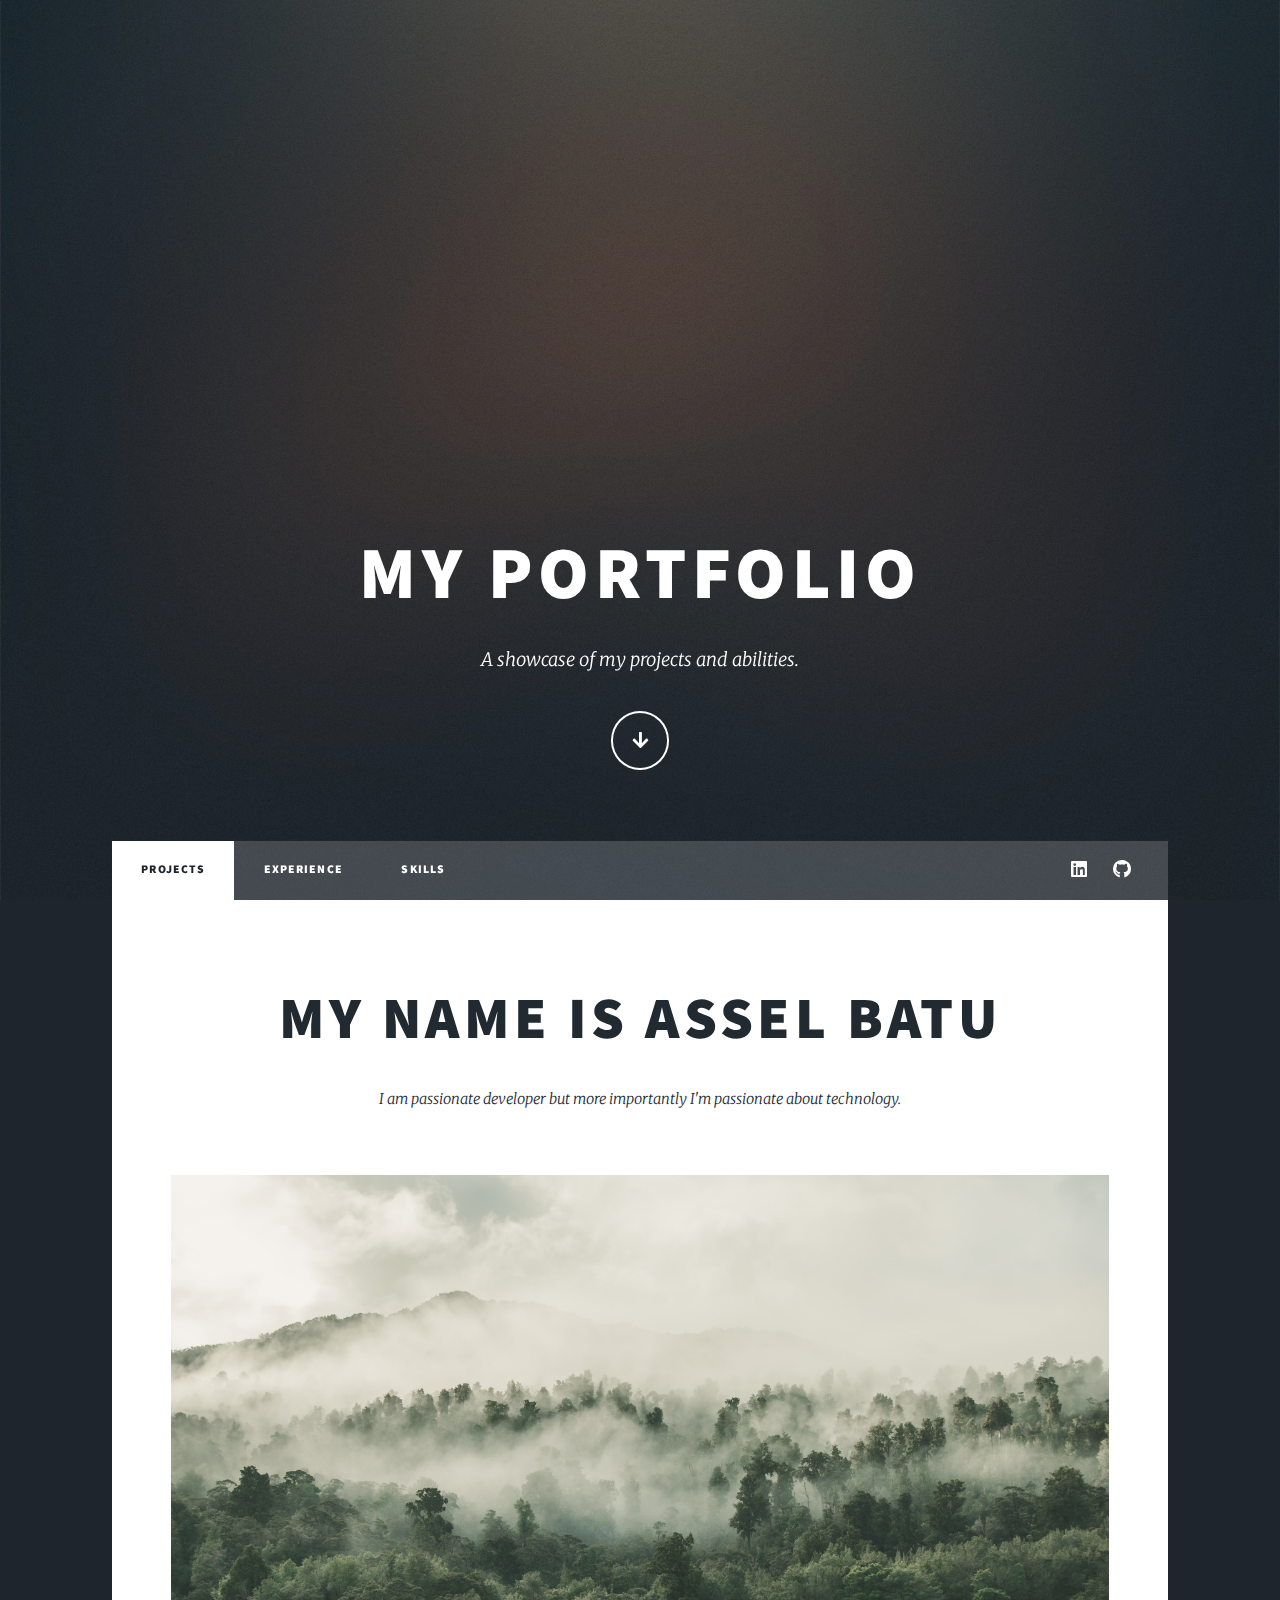
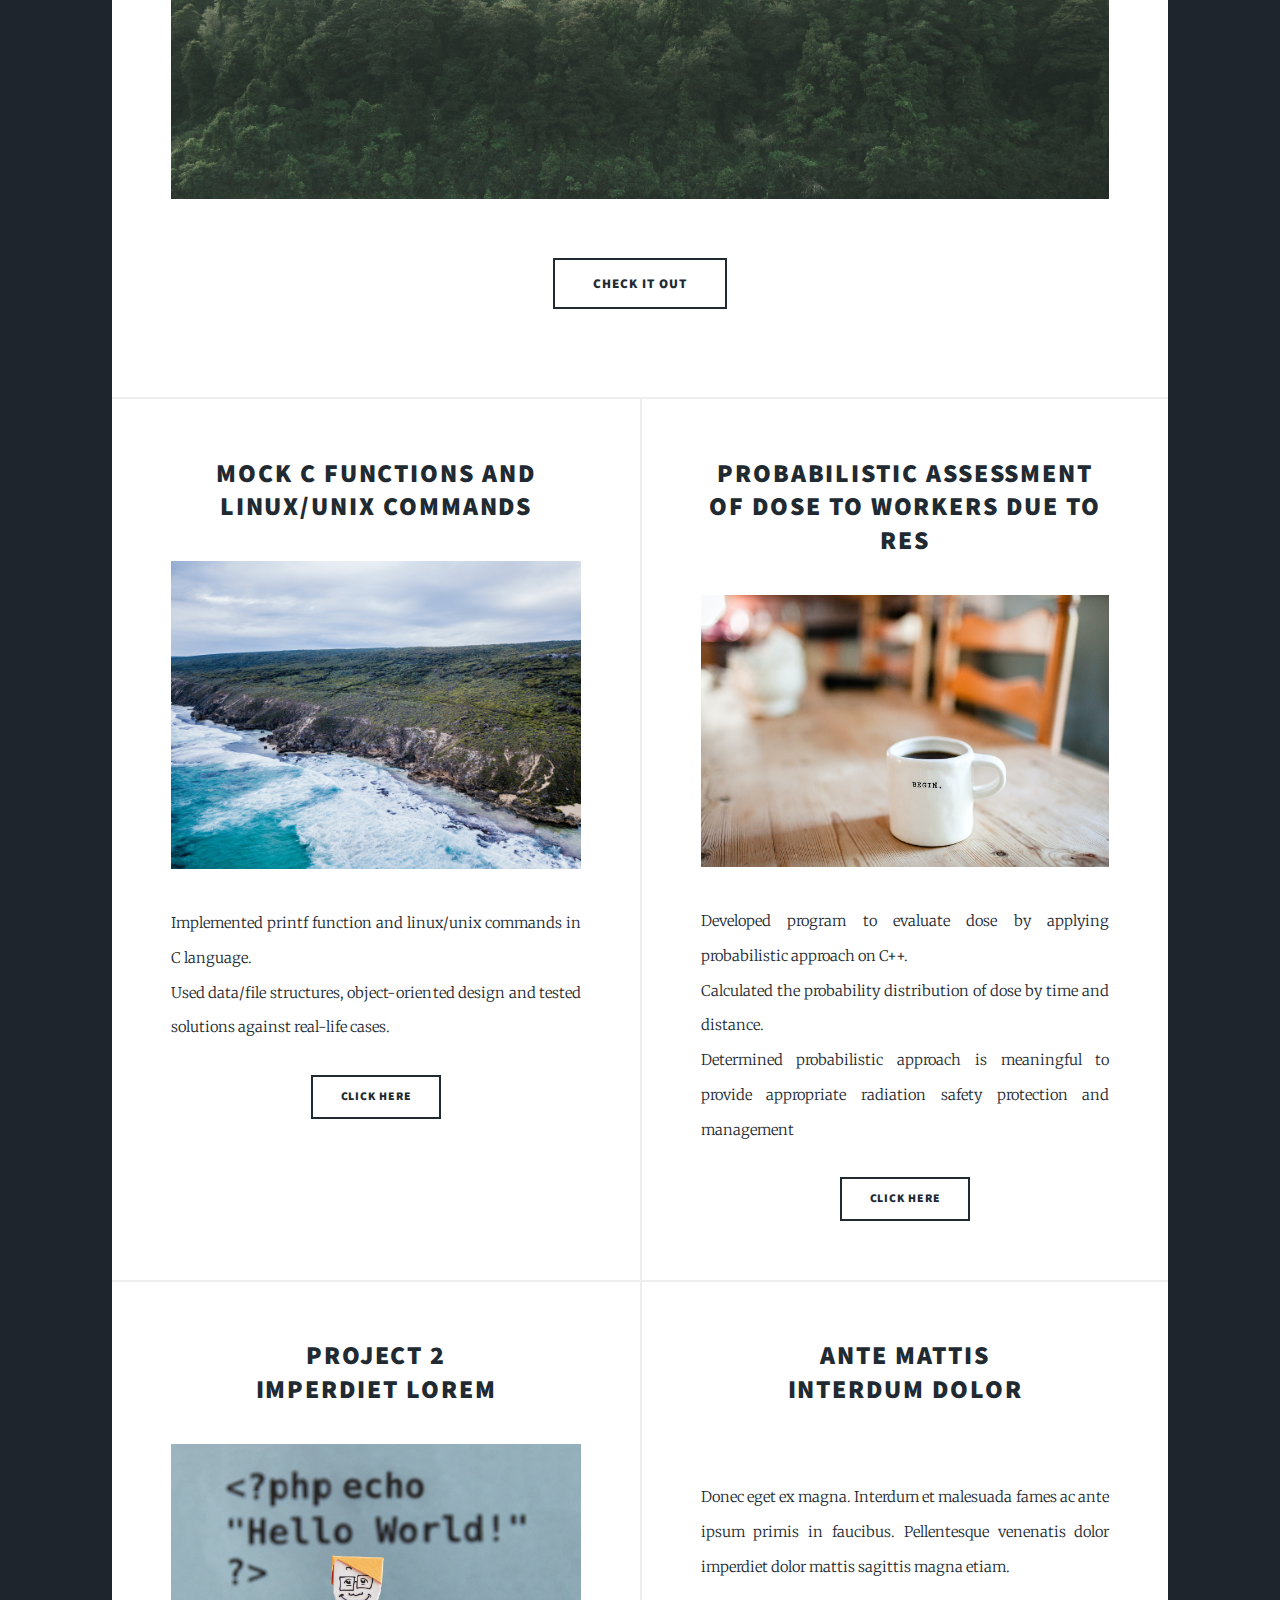
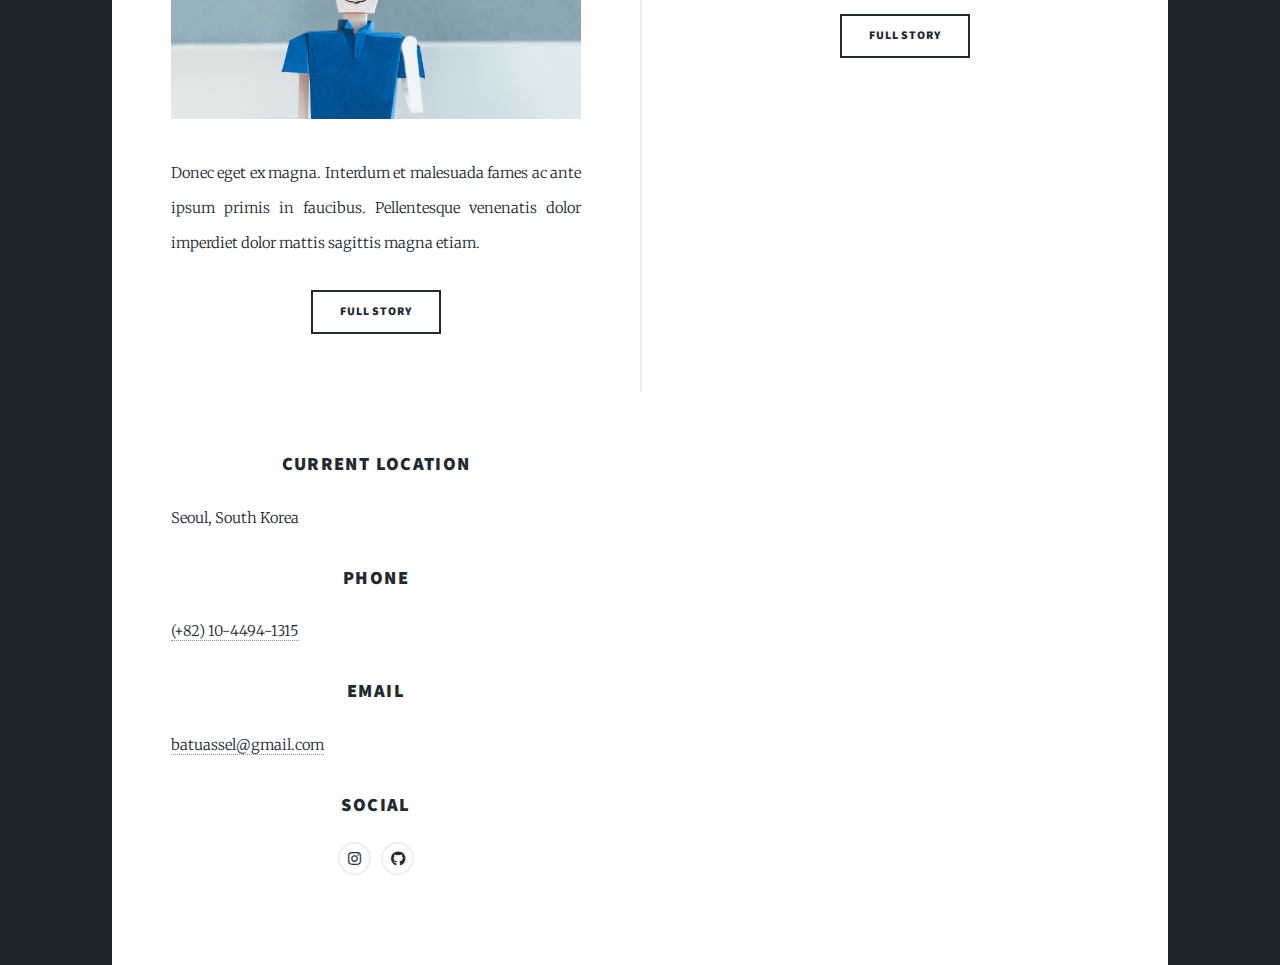
==== index.html @ b2412790 "Update index.html" ====
<!DOCTYPE HTML>
<!--
	Massively by HTML5 UP
	html5up.net | @ajlkn
	Free for personal and commercial use under the CCA 3.0 license (html5up.net/license)
-->
<html>
	<head>
		<title>Assel's Portfolio</title>
		<meta charset="utf-8" />
		<meta name="viewport" content="width=device-width, initial-scale=1, user-scalable=no" />
		<link rel="stylesheet" href="assets/css/main.css" />
		<noscript><link rel="stylesheet" href="assets/css/noscript.css" /></noscript>
	</head>
	<body class="is-preload">

		<!-- Wrapper -->
			<div id="wrapper" class="fade-in">

				<!-- Intro -->
					<div id="intro">
						<h1>My Portfolio</h1>
						<p>A showcase of my projects and abilities.</p>
						<ul class="actions">
							<li><a href="#header" class="button icon solid solo fa-arrow-down scrolly">Continue</a></li>
						</ul>
					</div>

				<!-- Header -->
					<header id="header">
						<a href="index.html" class="logo">Asselina</a>
					</header>

				<!-- Nav -->
					<nav id="nav">
						<ul class="links">
							<li class="active"><a href="index.html">Projects</a></li>
							<li><a href="generic.html">Experience</a></li>
							<li><a href="elements.html">Skills</a></li>
						</ul>
						<ul class="icons">
							<li><a href="#" class="icon brands fa-linkedin"><span class="label">Instagram</span></a></li>
							<li><a href="#" class="icon brands fa-github"><span class="label">GitHub</span></a></li>
						</ul>
					</nav>


				<!-- Main -->
					<div id="main">

						<!-- Featured Post -->
							<article class="post featured">
								<header class="major">
									<h2><a href="#" > My name is Assel Batu </a></h2>
									<p>I am passionate developer but more importantly I'm passionate about technology.</p>
								</header>
								<a href="#" class="image main"><img src="images/tau.jpg" alt="" /></a>
								<ul class="actions special">
									<li><a href="#" class="button large">Check it out</a></li>
								</ul>
							</article>

						<!-- Posts -->
							<section class="posts">
								<article>
									<header>
										<h2><a href="#">Mock C functions and Linux/Unix commands</a></h2>
									</header>
									<a href="#" class="image fit"><img src="images/josh.jpg" alt="" /></a>
									<p>Implemented printf function and linux/unix commands in C language. <br>Used data/file structures, object-oriented design and tested solutions against real-life cases.</p>
									<ul class="actions special">
										<li><a href="https://github.com/asselina94/QWANT--C" class="button">Click Here</a></li>
									</ul>
								</article>
								<article>
									<header>
										<h2><a href="#">Probabilistic Assessment of Dose to Workers due to RES</a></h2>
									</header>
									<a href="#" class="image fit"><img src="images/dan.jpg" alt="" /></a>
									<p>Developed program to evaluate dose by applying probabilistic approach on C++. <br>Calculated the probability distribution of dose by time and distance. <br>Determined probabilistic approach is meaningful to provide appropriate radiation safety protection and management</p>
									<ul class="actions special">
										<li><a href="https://github.com/asselina94/Probabilistic-Assessment-of-Dose-to-Workers-due-to-RES" class="button">Click Here</a></li>
									</ul>
								</article>
								<article>
									<header>
										<h2><a href="#">Project 2<br />
										imperdiet lorem</a></h2>
									</header>
									<a href="#" class="image fit"><img src="images/kobu.jpg" alt="" /></a>
									<p>Donec eget ex magna. Interdum et malesuada fames ac ante ipsum primis in faucibus. Pellentesque venenatis dolor imperdiet dolor mattis sagittis magna etiam.</p>
									<ul class="actions special">
										<li><a href="#" class="button">Full Story</a></li>
									</ul>
								</article>
								<article>
									<header>
										<h2><a href="#">Ante mattis<br />
										interdum dolor</a></h2>
									</header>
									<a href="#" class="image fit"><img src="images/hans.jpg" alt="" /></a>
									<p>Donec eget ex magna. Interdum et malesuada fames ac ante ipsum primis in faucibus. Pellentesque venenatis dolor imperdiet dolor mattis sagittis magna etiam.</p>
									<ul class="actions special">
										<li><a href="#" class="button">Full Story</a></li>
									</ul>
								</article>
								
						<section class="split contact">
							<section class="alt">
								<h3>Current Location</h3>
								<p>Seoul, South Korea</p>
							
								<h3>Phone</h3>
								<p><a href="#">(+82) 10-4494-1315</a></p>
							
								<h3>Email</h3>
								<p><a href="#">batuassel@gmail.com</a></p>
							
								<h3>Social</h3>
								<ul class="icons alt">
									<li><a href="#" class="icon brands alt fa-instagram"><span class="label">Instagram</span></a></li>
									<li><a href="#" class="icon brands alt fa-github"><span class="label">GitHub</span></a></li>
								</ul>
							</section>
						</section>
					</footer>

				

			</div>

		<!-- Scripts -->
			<script src="assets/js/jquery.min.js"></script>
			<script src="assets/js/jquery.scrollex.min.js"></script>
			<script src="assets/js/jquery.scrolly.min.js"></script>
			<script src="assets/js/browser.min.js"></script>
			<script src="assets/js/breakpoints.min.js"></script>
			<script src="assets/js/util.js"></script>
			<script src="assets/js/main.js"></script>

	</body>
</html>
---- assets/css/main.css ----
@import url(fontawesome-all.min.css);
@import url("https://fonts.googleapis.com/css?family=Merriweather:300,700,300italic,700italic|Source+Sans+Pro:900");

/*
	Massively by HTML5 UP
	html5up.net | @ajlkn
	Free for personal and commercial use under the CCA 3.0 license (html5up.net/license)
*/

html, body, div, span, applet, object,
iframe, h1, h2, h3, h4, h5, h6, p, blockquote,
pre, a, abbr, acronym, address, big, cite,
code, del, dfn, em, img, ins, kbd, q, s, samp,
small, strike, strong, sub, sup, tt, var, b,
u, i, center, dl, dt, dd, ol, ul, li, fieldset,
form, label, legend, table, caption, tbody,
tfoot, thead, tr, th, td, article, aside,
canvas, details, embed, figure, figcaption,
footer, header, hgroup, menu, nav, output, ruby,
section, summary, time, mark, audio, video {
	margin: 0;
	padding: 0;
	border: 0;
	font-size: 100%;
	font: inherit;
	vertical-align: baseline;}

article, aside, details, figcaption, figure,
footer, header, hgroup, menu, nav, section {
	display: block;}

body {
	line-height: 1;
}

ol, ul {
	list-style: none;
}

blockquote, q {
	quotes: none;
}

	blockquote:before, blockquote:after, q:before, q:after {
		content: '';
		content: none;
	}

table {
	border-collapse: collapse;
	border-spacing: 0;
}

body {
	-webkit-text-size-adjust: none;
}

mark {
	background-color: transparent;
	color: inherit;
}

input::-moz-focus-inner {
	border: 0;
	padding: 0;
}

input, select, textarea {
	-moz-appearance: none;
	-webkit-appearance: none;
	-ms-appearance: none;
	appearance: none;
}

/* Basic */

	@-ms-viewport {
		width: device-width;
	}

	body {
		-ms-overflow-style: scrollbar;
	}

	@media screen and (max-width: 480px) {

		html, body {
			min-width: 320px;
		}

	}

	html {
		box-sizing: border-box;
	}

	*, *:before, *:after {
		box-sizing: inherit;
	}

	body {
		background-color: #1e252d;
	}

		body.is-preload *, body.is-preload *:before, body.is-preload *:after {
			-moz-animation: none !important;
			-webkit-animation: none !important;
			-ms-animation: none !important;
			animation: none !important;
			-moz-transition: none !important;
			-webkit-transition: none !important;
			-ms-transition: none !important;
			transition: none !important;
		}

/* Type */

	html {
		font-size: 16pt;
	}

		@media screen and (max-width: 1680px) {

			html {
				font-size: 12pt;
			}

		}

		@media screen and (max-width: 1280px) {

			html {
				font-size: 11pt;
			}

		}

		@media screen and (max-width: 360px) {

			html {
				font-size: 10pt;
			}

		}

	body {
		color: #212931;
	}

	body, input, select, textarea {
		font-family: "Merriweather", Georgia, serif;
		font-weight: 300;
		font-size: 1rem;
		line-height: 2.375;
	}

	a {
		-moz-transition: color 0.2s ease-in-out, background-color 0.2s ease-in-out, border-color 0.2s ease-in-out, box-shadow 0.2s ease-in-out;
		-webkit-transition: color 0.2s ease-in-out, background-color 0.2s ease-in-out, border-color 0.2s ease-in-out, box-shadow 0.2s ease-in-out;
		-ms-transition: color 0.2s ease-in-out, background-color 0.2s ease-in-out, border-color 0.2s ease-in-out, box-shadow 0.2s ease-in-out;
		transition: color 0.2s ease-in-out, background-color 0.2s ease-in-out, border-color 0.2s ease-in-out, box-shadow 0.2s ease-in-out;
		border-bottom: dotted 1px;
		text-decoration: none;
	}

		a:hover {
			border-bottom-color: transparent;
		}

	strong, b {
		font-weight: 600;
	}

	em, i {
		font-style: italic;
	}

	p {
		text-align: justify;
		margin: 0 0 2rem 0;
	}

	h1, h2, h3, h4, h5, h6 {
		font-family: "Source Sans Pro", Helvetica, sans-serif;
		font-weight: 900;
		line-height: 1.5;
		letter-spacing: 0.075em;
		text-transform: uppercase;
		margin: 0 0 1rem 0;
	}

		h1 a, h2 a, h3 a, h4 a, h5 a, h6 a {
			border-bottom: 0;
			color: inherit;
			text-decoration: none;
		}

	h1 {
		font-size: 4rem;
		line-height: 1.1;
		margin: 0 0 2rem 0;
	}

	h2 {
		font-size: 1.75rem;
		line-height: 1.3;
		margin: 0 0 1.5rem 0;
	}

	h3 {
		font-size: 1.25rem;
		margin: 0 0 1.5rem 0;
	}

	h4 {
		font-size: 1rem;
	}

	h5 {
		font-size: 0.9rem;
	}

	h6 {
		font-size: 0.8rem;
	}

	sub {
		font-size: 0.8rem;
		position: relative;
		top: 0.5rem;
	}

	sup {
		font-size: 0.8rem;
		position: relative;
		top: -0.5rem;
	}

	blockquote {
		border-left: solid 4px;
		font-style: italic;
		margin: 0 0 2rem 0;
		padding: 0.5rem 0 0.5rem 2rem;
	}

	code {
		border: solid 2px;
		font-family: "Courier New", monospace;
		font-size: 0.9rem;
		margin: 0 0.25rem;
		padding: 0.25rem 0.65rem;
	}

	pre {
		-webkit-overflow-scrolling: touch;
		font-family: "Courier New", monospace;
		font-size: 0.9rem;
		margin: 0 0 2rem 0;
	}

		pre code {
			display: block;
			line-height: 1.75;
			padding: 1rem 1.5rem;
			overflow-x: auto;
		}

	hr {
		border: 0;
		border-bottom: solid 2px;
		margin: 3rem 0;
	}

		hr.major {
			margin: 5rem 0;
		}

	.align-left {
		text-align: left;
	}

	.align-center {
		text-align: center;
	}

	.align-right {
		text-align: right;
	}

	input, select, textarea {
		color: #212931;
	}

	a {
		color: #212931;
		border-bottom-color: rgba(33, 41, 49, 0.5);
	}

		a:hover {
			border-bottom-color: transparent;
			color: #18bfef !important;
		}

	strong, b {
		color: #212931;
	}

	h1, h2, h3, h4, h5, h6 {
		color: #212931;
	}

	blockquote {
		border-left-color: #eeeeee;
	}

	code {
		background: rgba(220, 220, 220, 0.25);
		border-color: #eeeeee;
	}

	hr {
		border-bottom-color: #eeeeee;
	}

/* Row */

	.row {
		display: flex;
		flex-wrap: wrap;
		box-sizing: border-box;
		align-items: stretch;
	}

		.row > * {
			box-sizing: border-box;
		}

		.row.gtr-uniform > * > :last-child {
			margin-bottom: 0;
		}

		.row.aln-left {
			justify-content: flex-start;
		}

		.row.aln-center {
			justify-content: center;
		}

		.row.aln-right {
			justify-content: flex-end;
		}

		.row.aln-top {
			align-items: flex-start;
		}

		.row.aln-middle {
			align-items: center;
		}

		.row.aln-bottom {
			align-items: flex-end;
		}

		.row > .imp {
			order: -1;
		}

		.row > .col-1 {
			width: 8.33333%;
		}

		.row > .off-1 {
			margin-left: 8.33333%;
		}

		.row > .col-2 {
			width: 16.66667%;
		}

		.row > .off-2 {
			margin-left: 16.66667%;
		}

		.row > .col-3 {
			width: 25%;
		}

		.row > .off-3 {
			margin-left: 25%;
		}

		.row > .col-4 {
			width: 33.33333%;
		}

		.row > .off-4 {
			margin-left: 33.33333%;
		}

		.row > .col-5 {
			width: 41.66667%;
		}

		.row > .off-5 {
			margin-left: 41.66667%;
		}

		.row > .col-6 {
			width: 50%;
		}

		.row > .off-6 {
			margin-left: 50%;
		}

		.row > .col-7 {
			width: 58.33333%;
		}

		.row > .off-7 {
			margin-left: 58.33333%;
		}

		.row > .col-8 {
			width: 66.66667%;
		}

		.row > .off-8 {
			margin-left: 66.66667%;
		}

		.row > .col-9 {
			width: 75%;
		}

		.row > .off-9 {
			margin-left: 75%;
		}

		.row > .col-10 {
			width: 83.33333%;
		}

		.row > .off-10 {
			margin-left: 83.33333%;
		}

		.row > .col-11 {
			width: 91.66667%;
		}

		.row > .off-11 {
			margin-left: 91.66667%;
		}

		.row > .col-12 {
			width: 100%;
		}

		.row > .off-12 {
			margin-left: 100%;
		}

		.row.gtr-0 {
			margin-top: 0;
			margin-left: 0rem;
		}

			.row.gtr-0 > * {
				padding: 0 0 0 0rem;
			}

			.row.gtr-0.gtr-uniform {
				margin-top: 0rem;
			}

				.row.gtr-0.gtr-uniform > * {
					padding-top: 0rem;
				}

		.row.gtr-25 {
			margin-top: 0;
			margin-left: -0.375rem;
		}

			.row.gtr-25 > * {
				padding: 0 0 0 0.375rem;
			}

			.row.gtr-25.gtr-uniform {
				margin-top: -0.375rem;
			}

				.row.gtr-25.gtr-uniform > * {
					padding-top: 0.375rem;
				}

		.row.gtr-50 {
			margin-top: 0;
			margin-left: -0.75rem;
		}

			.row.gtr-50 > * {
				padding: 0 0 0 0.75rem;
			}

			.row.gtr-50.gtr-uniform {
				margin-top: -0.75rem;
			}

				.row.gtr-50.gtr-uniform > * {
					padding-top: 0.75rem;
				}

		.row {
			margin-top: 0;
			margin-left: -1.5rem;
		}

			.row > * {
				padding: 0 0 0 1.5rem;
			}

			.row.gtr-uniform {
				margin-top: -1.5rem;
			}

				.row.gtr-uniform > * {
					padding-top: 1.5rem;
				}

		.row.gtr-150 {
			margin-top: 0;
			margin-left: -2.25rem;
		}

			.row.gtr-150 > * {
				padding: 0 0 0 2.25rem;
			}

			.row.gtr-150.gtr-uniform {
				margin-top: -2.25rem;
			}

				.row.gtr-150.gtr-uniform > * {
					padding-top: 2.25rem;
				}

		.row.gtr-200 {
			margin-top: 0;
			margin-left: -3rem;
		}

			.row.gtr-200 > * {
				padding: 0 0 0 3rem;
			}

			.row.gtr-200.gtr-uniform {
				margin-top: -3rem;
			}

				.row.gtr-200.gtr-uniform > * {
					padding-top: 3rem;
				}

		@media screen and (max-width: 1680px) {

			.row {
				display: flex;
				flex-wrap: wrap;
				box-sizing: border-box;
				align-items: stretch;
			}

				.row > * {
					box-sizing: border-box;
				}

				.row.gtr-uniform > * > :last-child {
					margin-bottom: 0;
				}

				.row.aln-left {
					justify-content: flex-start;
				}

				.row.aln-center {
					justify-content: center;
				}

				.row.aln-right {
					justify-content: flex-end;
				}

				.row.aln-top {
					align-items: flex-start;
				}

				.row.aln-middle {
					align-items: center;
				}

				.row.aln-bottom {
					align-items: flex-end;
				}

				.row > .imp-xlarge {
					order: -1;
				}

				.row > .col-1-xlarge {
					width: 8.33333%;
				}

				.row > .off-1-xlarge {
					margin-left: 8.33333%;
				}

				.row > .col-2-xlarge {
					width: 16.66667%;
				}

				.row > .off-2-xlarge {
					margin-left: 16.66667%;
				}

				.row > .col-3-xlarge {
					width: 25%;
				}

				.row > .off-3-xlarge {
					margin-left: 25%;
				}

				.row > .col-4-xlarge {
					width: 33.33333%;
				}

				.row > .off-4-xlarge {
					margin-left: 33.33333%;
				}

				.row > .col-5-xlarge {
					width: 41.66667%;
				}

				.row > .off-5-xlarge {
					margin-left: 41.66667%;
				}

				.row > .col-6-xlarge {
					width: 50%;
				}

				.row > .off-6-xlarge {
					margin-left: 50%;
				}

				.row > .col-7-xlarge {
					width: 58.33333%;
				}

				.row > .off-7-xlarge {
					margin-left: 58.33333%;
				}

				.row > .col-8-xlarge {
					width: 66.66667%;
				}

				.row > .off-8-xlarge {
					margin-left: 66.66667%;
				}

				.row > .col-9-xlarge {
					width: 75%;
				}

				.row > .off-9-xlarge {
					margin-left: 75%;
				}

				.row > .col-10-xlarge {
					width: 83.33333%;
				}

				.row > .off-10-xlarge {
					margin-left: 83.33333%;
				}

				.row > .col-11-xlarge {
					width: 91.66667%;
				}

				.row > .off-11-xlarge {
					margin-left: 91.66667%;
				}

				.row > .col-12-xlarge {
					width: 100%;
				}

				.row > .off-12-xlarge {
					margin-left: 100%;
				}

				.row.gtr-0 {
					margin-top: 0;
					margin-left: 0rem;
				}

					.row.gtr-0 > * {
						padding: 0 0 0 0rem;
					}

					.row.gtr-0.gtr-uniform {
						margin-top: 0rem;
					}

						.row.gtr-0.gtr-uniform > * {
							padding-top: 0rem;
						}

				.row.gtr-25 {
					margin-top: 0;
					margin-left: -0.375rem;
				}

					.row.gtr-25 > * {
						padding: 0 0 0 0.375rem;
					}

					.row.gtr-25.gtr-uniform {
						margin-top: -0.375rem;
					}

						.row.gtr-25.gtr-uniform > * {
							padding-top: 0.375rem;
						}

				.row.gtr-50 {
					margin-top: 0;
					margin-left: -0.75rem;
				}

					.row.gtr-50 > * {
						padding: 0 0 0 0.75rem;
					}

					.row.gtr-50.gtr-uniform {
						margin-top: -0.75rem;
					}

						.row.gtr-50.gtr-uniform > * {
							padding-top: 0.75rem;
						}

				.row {
					margin-top: 0;
					margin-left: -1.5rem;
				}

					.row > * {
						padding: 0 0 0 1.5rem;
					}

					.row.gtr-uniform {
						margin-top: -1.5rem;
					}

						.row.gtr-uniform > * {
							padding-top: 1.5rem;
						}

				.row.gtr-150 {
					margin-top: 0;
					margin-left: -2.25rem;
				}

					.row.gtr-150 > * {
						padding: 0 0 0 2.25rem;
					}

					.row.gtr-150.gtr-uniform {
						margin-top: -2.25rem;
					}

						.row.gtr-150.gtr-uniform > * {
							padding-top: 2.25rem;
						}

				.row.gtr-200 {
					margin-top: 0;
					margin-left: -3rem;
				}

					.row.gtr-200 > * {
						padding: 0 0 0 3rem;
					}

					.row.gtr-200.gtr-uniform {
						margin-top: -3rem;
					}

						.row.gtr-200.gtr-uniform > * {
							padding-top: 3rem;
						}

		}

		@media screen and (max-width: 1280px) {

			.row {
				display: flex;
				flex-wrap: wrap;
				box-sizing: border-box;
				align-items: stretch;
			}

				.row > * {
					box-sizing: border-box;
				}

				.row.gtr-uniform > * > :last-child {
					margin-bottom: 0;
				}

				.row.aln-left {
					justify-content: flex-start;
				}

				.row.aln-center {
					justify-content: center;
				}

				.row.aln-right {
					justify-content: flex-end;
				}

				.row.aln-top {
					align-items: flex-start;
				}

				.row.aln-middle {
					align-items: center;
				}

				.row.aln-bottom {
					align-items: flex-end;
				}

				.row > .imp-large {
					order: -1;
				}

				.row > .col-1-large {
					width: 8.33333%;
				}

				.row > .off-1-large {
					margin-left: 8.33333%;
				}

				.row > .col-2-large {
					width: 16.66667%;
				}

				.row > .off-2-large {
					margin-left: 16.66667%;
				}

				.row > .col-3-large {
					width: 25%;
				}

				.row > .off-3-large {
					margin-left: 25%;
				}

				.row > .col-4-large {
					width: 33.33333%;
				}

				.row > .off-4-large {
					margin-left: 33.33333%;
				}

				.row > .col-5-large {
					width: 41.66667%;
				}

				.row > .off-5-large {
					margin-left: 41.66667%;
				}

				.row > .col-6-large {
					width: 50%;
				}

				.row > .off-6-large {
					margin-left: 50%;
				}

				.row > .col-7-large {
					width: 58.33333%;
				}

				.row > .off-7-large {
					margin-left: 58.33333%;
				}

				.row > .col-8-large {
					width: 66.66667%;
				}

				.row > .off-8-large {
					margin-left: 66.66667%;
				}

				.row > .col-9-large {
					width: 75%;
				}

				.row > .off-9-large {
					margin-left: 75%;
				}

				.row > .col-10-large {
					width: 83.33333%;
				}

				.row > .off-10-large {
					margin-left: 83.33333%;
				}

				.row > .col-11-large {
					width: 91.66667%;
				}

				.row > .off-11-large {
					margin-left: 91.66667%;
				}

				.row > .col-12-large {
					width: 100%;
				}

				.row > .off-12-large {
					margin-left: 100%;
				}

				.row.gtr-0 {
					margin-top: 0;
					margin-left: 0rem;
				}

					.row.gtr-0 > * {
						padding: 0 0 0 0rem;
					}

					.row.gtr-0.gtr-uniform {
						margin-top: 0rem;
					}

						.row.gtr-0.gtr-uniform > * {
							padding-top: 0rem;
						}

				.row.gtr-25 {
					margin-top: 0;
					margin-left: -0.375rem;
				}

					.row.gtr-25 > * {
						padding: 0 0 0 0.375rem;
					}

					.row.gtr-25.gtr-uniform {
						margin-top: -0.375rem;
					}

						.row.gtr-25.gtr-uniform > * {
							padding-top: 0.375rem;
						}

				.row.gtr-50 {
					margin-top: 0;
					margin-left: -0.75rem;
				}

					.row.gtr-50 > * {
						padding: 0 0 0 0.75rem;
					}

					.row.gtr-50.gtr-uniform {
						margin-top: -0.75rem;
					}

						.row.gtr-50.gtr-uniform > * {
							padding-top: 0.75rem;
						}

				.row {
					margin-top: 0;
					margin-left: -1.5rem;
				}

					.row > * {
						padding: 0 0 0 1.5rem;
					}

					.row.gtr-uniform {
						margin-top: -1.5rem;
					}

						.row.gtr-uniform > * {
							padding-top: 1.5rem;
						}

				.row.gtr-150 {
					margin-top: 0;
					margin-left: -2.25rem;
				}

					.row.gtr-150 > * {
						padding: 0 0 0 2.25rem;
					}

					.row.gtr-150.gtr-uniform {
						margin-top: -2.25rem;
					}

						.row.gtr-150.gtr-uniform > * {
							padding-top: 2.25rem;
						}

				.row.gtr-200 {
					margin-top: 0;
					margin-left: -3rem;
				}

					.row.gtr-200 > * {
						padding: 0 0 0 3rem;
					}

					.row.gtr-200.gtr-uniform {
						margin-top: -3rem;
					}

						.row.gtr-200.gtr-uniform > * {
							padding-top: 3rem;
						}

		}

		@media screen and (max-width: 980px) {

			.row {
				display: flex;
				flex-wrap: wrap;
				box-sizing: border-box;
				align-items: stretch;
			}

				.row > * {
					box-sizing: border-box;
				}

				.row.gtr-uniform > * > :last-child {
					margin-bottom: 0;
				}

				.row.aln-left {
					justify-content: flex-start;
				}

				.row.aln-center {
					justify-content: center;
				}

				.row.aln-right {
					justify-content: flex-end;
				}

				.row.aln-top {
					align-items: flex-start;
				}

				.row.aln-middle {
					align-items: center;
				}

				.row.aln-bottom {
					align-items: flex-end;
				}

				.row > .imp-medium {
					order: -1;
				}

				.row > .col-1-medium {
					width: 8.33333%;
				}

				.row > .off-1-medium {
					margin-left: 8.33333%;
				}

				.row > .col-2-medium {
					width: 16.66667%;
				}

				.row > .off-2-medium {
					margin-left: 16.66667%;
				}

				.row > .col-3-medium {
					width: 25%;
				}

				.row > .off-3-medium {
					margin-left: 25%;
				}

				.row > .col-4-medium {
					width: 33.33333%;
				}

				.row > .off-4-medium {
					margin-left: 33.33333%;
				}

				.row > .col-5-medium {
					width: 41.66667%;
				}

				.row > .off-5-medium {
					margin-left: 41.66667%;
				}

				.row > .col-6-medium {
					width: 50%;
				}

				.row > .off-6-medium {
					margin-left: 50%;
				}

				.row > .col-7-medium {
					width: 58.33333%;
				}

				.row > .off-7-medium {
					margin-left: 58.33333%;
				}

				.row > .col-8-medium {
					width: 66.66667%;
				}

				.row > .off-8-medium {
					margin-left: 66.66667%;
				}

				.row > .col-9-medium {
					width: 75%;
				}

				.row > .off-9-medium {
					margin-left: 75%;
				}

				.row > .col-10-medium {
					width: 83.33333%;
				}

				.row > .off-10-medium {
					margin-left: 83.33333%;
				}

				.row > .col-11-medium {
					width: 91.66667%;
				}

				.row > .off-11-medium {
					margin-left: 91.66667%;
				}

				.row > .col-12-medium {
					width: 100%;
				}

				.row > .off-12-medium {
					margin-left: 100%;
				}

				.row.gtr-0 {
					margin-top: 0;
					margin-left: 0rem;
				}

					.row.gtr-0 > * {
						padding: 0 0 0 0rem;
					}

					.row.gtr-0.gtr-uniform {
						margin-top: 0rem;
					}

						.row.gtr-0.gtr-uniform > * {
							padding-top: 0rem;
						}

				.row.gtr-25 {
					margin-top: 0;
					margin-left: -0.375rem;
				}

					.row.gtr-25 > * {
						padding: 0 0 0 0.375rem;
					}

					.row.gtr-25.gtr-uniform {
						margin-top: -0.375rem;
					}

						.row.gtr-25.gtr-uniform > * {
							padding-top: 0.375rem;
						}

				.row.gtr-50 {
					margin-top: 0;
					margin-left: -0.75rem;
				}

					.row.gtr-50 > * {
						padding: 0 0 0 0.75rem;
					}

					.row.gtr-50.gtr-uniform {
						margin-top: -0.75rem;
					}

						.row.gtr-50.gtr-uniform > * {
							padding-top: 0.75rem;
						}

				.row {
					margin-top: 0;
					margin-left: -1.5rem;
				}

					.row > * {
						padding: 0 0 0 1.5rem;
					}

					.row.gtr-uniform {
						margin-top: -1.5rem;
					}

						.row.gtr-uniform > * {
							padding-top: 1.5rem;
						}

				.row.gtr-150 {
					margin-top: 0;
					margin-left: -2.25rem;
				}

					.row.gtr-150 > * {
						padding: 0 0 0 2.25rem;
					}

					.row.gtr-150.gtr-uniform {
						margin-top: -2.25rem;
					}

						.row.gtr-150.gtr-uniform > * {
							padding-top: 2.25rem;
						}

				.row.gtr-200 {
					margin-top: 0;
					margin-left: -3rem;
				}

					.row.gtr-200 > * {
						padding: 0 0 0 3rem;
					}

					.row.gtr-200.gtr-uniform {
						margin-top: -3rem;
					}

						.row.gtr-200.gtr-uniform > * {
							padding-top: 3rem;
						}

		}

		@media screen and (max-width: 736px) {

			.row {
				display: flex;
				flex-wrap: wrap;
				box-sizing: border-box;
				align-items: stretch;
			}

				.row > * {
					box-sizing: border-box;
				}

				.row.gtr-uniform > * > :last-child {
					margin-bottom: 0;
				}

				.row.aln-left {
					justify-content: flex-start;
				}

				.row.aln-center {
					justify-content: center;
				}

				.row.aln-right {
					justify-content: flex-end;
				}

				.row.aln-top {
					align-items: flex-start;
				}

				.row.aln-middle {
					align-items: center;
				}

				.row.aln-bottom {
					align-items: flex-end;
				}

				.row > .imp-small {
					order: -1;
				}

				.row > .col-1-small {
					width: 8.33333%;
				}

				.row > .off-1-small {
					margin-left: 8.33333%;
				}

				.row > .col-2-small {
					width: 16.66667%;
				}

				.row > .off-2-small {
					margin-left: 16.66667%;
				}

				.row > .col-3-small {
					width: 25%;
				}

				.row > .off-3-small {
					margin-left: 25%;
				}

				.row > .col-4-small {
					width: 33.33333%;
				}

				.row > .off-4-small {
					margin-left: 33.33333%;
				}

				.row > .col-5-small {
					width: 41.66667%;
				}

				.row > .off-5-small {
					margin-left: 41.66667%;
				}

				.row > .col-6-small {
					width: 50%;
				}

				.row > .off-6-small {
					margin-left: 50%;
				}

				.row > .col-7-small {
					width: 58.33333%;
				}

				.row > .off-7-small {
					margin-left: 58.33333%;
				}

				.row > .col-8-small {
					width: 66.66667%;
				}

				.row > .off-8-small {
					margin-left: 66.66667%;
				}

				.row > .col-9-small {
					width: 75%;
				}

				.row > .off-9-small {
					margin-left: 75%;
				}

				.row > .col-10-small {
					width: 83.33333%;
				}

				.row > .off-10-small {
					margin-left: 83.33333%;
				}

				.row > .col-11-small {
					width: 91.66667%;
				}

				.row > .off-11-small {
					margin-left: 91.66667%;
				}

				.row > .col-12-small {
					width: 100%;
				}

				.row > .off-12-small {
					margin-left: 100%;
				}

				.row.gtr-0 {
					margin-top: 0;
					margin-left: 0rem;
				}

					.row.gtr-0 > * {
						padding: 0 0 0 0rem;
					}

					.row.gtr-0.gtr-uniform {
						margin-top: 0rem;
					}

						.row.gtr-0.gtr-uniform > * {
							padding-top: 0rem;
						}

				.row.gtr-25 {
					margin-top: 0;
					margin-left: -0.375rem;
				}

					.row.gtr-25 > * {
						padding: 0 0 0 0.375rem;
					}

					.row.gtr-25.gtr-uniform {
						margin-top: -0.375rem;
					}

						.row.gtr-25.gtr-uniform > * {
							padding-top: 0.375rem;
						}

				.row.gtr-50 {
					margin-top: 0;
					margin-left: -0.75rem;
				}

					.row.gtr-50 > * {
						padding: 0 0 0 0.75rem;
					}

					.row.gtr-50.gtr-uniform {
						margin-top: -0.75rem;
					}

						.row.gtr-50.gtr-uniform > * {
							padding-top: 0.75rem;
						}

				.row {
					margin-top: 0;
					margin-left: -1.5rem;
				}

					.row > * {
						padding: 0 0 0 1.5rem;
					}

					.row.gtr-uniform {
						margin-top: -1.5rem;
					}

						.row.gtr-uniform > * {
							padding-top: 1.5rem;
						}

				.row.gtr-150 {
					margin-top: 0;
					margin-left: -2.25rem;
				}

					.row.gtr-150 > * {
						padding: 0 0 0 2.25rem;
					}

					.row.gtr-150.gtr-uniform {
						margin-top: -2.25rem;
					}

						.row.gtr-150.gtr-uniform > * {
							padding-top: 2.25rem;
						}

				.row.gtr-200 {
					margin-top: 0;
					margin-left: -3rem;
				}

					.row.gtr-200 > * {
						padding: 0 0 0 3rem;
					}

					.row.gtr-200.gtr-uniform {
						margin-top: -3rem;
					}

						.row.gtr-200.gtr-uniform > * {
							padding-top: 3rem;
						}

		}

		@media screen and (max-width: 480px) {

			.row {
				display: flex;
				flex-wrap: wrap;
				box-sizing: border-box;
				align-items: stretch;
			}

				.row > * {
					box-sizing: border-box;
				}

				.row.gtr-uniform > * > :last-child {
					margin-bottom: 0;
				}

				.row.aln-left {
					justify-content: flex-start;
				}

				.row.aln-center {
					justify-content: center;
				}

				.row.aln-right {
					justify-content: flex-end;
				}

				.row.aln-top {
					align-items: flex-start;
				}

				.row.aln-middle {
					align-items: center;
				}

				.row.aln-bottom {
					align-items: flex-end;
				}

				.row > .imp-xsmall {
					order: -1;
				}

				.row > .col-1-xsmall {
					width: 8.33333%;
				}

				.row > .off-1-xsmall {
					margin-left: 8.33333%;
				}

				.row > .col-2-xsmall {
					width: 16.66667%;
				}

				.row > .off-2-xsmall {
					margin-left: 16.66667%;
				}

				.row > .col-3-xsmall {
					width: 25%;
				}

				.row > .off-3-xsmall {
					margin-left: 25%;
				}

				.row > .col-4-xsmall {
					width: 33.33333%;
				}

				.row > .off-4-xsmall {
					margin-left: 33.33333%;
				}

				.row > .col-5-xsmall {
					width: 41.66667%;
				}

				.row > .off-5-xsmall {
					margin-left: 41.66667%;
				}

				.row > .col-6-xsmall {
					width: 50%;
				}

				.row > .off-6-xsmall {
					margin-left: 50%;
				}

				.row > .col-7-xsmall {
					width: 58.33333%;
				}

				.row > .off-7-xsmall {
					margin-left: 58.33333%;
				}

				.row > .col-8-xsmall {
					width: 66.66667%;
				}

				.row > .off-8-xsmall {
					margin-left: 66.66667%;
				}

				.row > .col-9-xsmall {
					width: 75%;
				}

				.row > .off-9-xsmall {
					margin-left: 75%;
				}

				.row > .col-10-xsmall {
					width: 83.33333%;
				}

				.row > .off-10-xsmall {
					margin-left: 83.33333%;
				}

				.row > .col-11-xsmall {
					width: 91.66667%;
				}

				.row > .off-11-xsmall {
					margin-left: 91.66667%;
				}

				.row > .col-12-xsmall {
					width: 100%;
				}

				.row > .off-12-xsmall {
					margin-left: 100%;
				}

				.row.gtr-0 {
					margin-top: 0;
					margin-left: 0rem;
				}

					.row.gtr-0 > * {
						padding: 0 0 0 0rem;
					}

					.row.gtr-0.gtr-uniform {
						margin-top: 0rem;
					}

						.row.gtr-0.gtr-uniform > * {
							padding-top: 0rem;
						}

				.row.gtr-25 {
					margin-top: 0;
					margin-left: -0.375rem;
				}

					.row.gtr-25 > * {
						padding: 0 0 0 0.375rem;
					}

					.row.gtr-25.gtr-uniform {
						margin-top: -0.375rem;
					}

						.row.gtr-25.gtr-uniform > * {
							padding-top: 0.375rem;
						}

				.row.gtr-50 {
					margin-top: 0;
					margin-left: -0.75rem;
				}

					.row.gtr-50 > * {
						padding: 0 0 0 0.75rem;
					}

					.row.gtr-50.gtr-uniform {
						margin-top: -0.75rem;
					}

						.row.gtr-50.gtr-uniform > * {
							padding-top: 0.75rem;
						}

				.row {
					margin-top: 0;
					margin-left: -1.5rem;
				}

					.row > * {
						padding: 0 0 0 1.5rem;
					}

					.row.gtr-uniform {
						margin-top: -1.5rem;
					}

						.row.gtr-uniform > * {
							padding-top: 1.5rem;
						}

				.row.gtr-150 {
					margin-top: 0;
					margin-left: -2.25rem;
				}

					.row.gtr-150 > * {
						padding: 0 0 0 2.25rem;
					}

					.row.gtr-150.gtr-uniform {
						margin-top: -2.25rem;
					}

						.row.gtr-150.gtr-uniform > * {
							padding-top: 2.25rem;
						}

				.row.gtr-200 {
					margin-top: 0;
					margin-left: -3rem;
				}

					.row.gtr-200 > * {
						padding: 0 0 0 3rem;
					}

					.row.gtr-200.gtr-uniform {
						margin-top: -3rem;
					}

						.row.gtr-200.gtr-uniform > * {
							padding-top: 3rem;
						}

		}

		@media screen and (max-width: 360px) {

			.row {
				display: flex;
				flex-wrap: wrap;
				box-sizing: border-box;
				align-items: stretch;
			}

				.row > * {
					box-sizing: border-box;
				}

				.row.gtr-uniform > * > :last-child {
					margin-bottom: 0;
				}

				.row.aln-left {
					justify-content: flex-start;
				}

				.row.aln-center {
					justify-content: center;
				}

				.row.aln-right {
					justify-content: flex-end;
				}

				.row.aln-top {
					align-items: flex-start;
				}

				.row.aln-middle {
					align-items: center;
				}

				.row.aln-bottom {
					align-items: flex-end;
				}

				.row > .imp-xxsmall {
					order: -1;
				}

				.row > .col-1-xxsmall {
					width: 8.33333%;
				}

				.row > .off-1-xxsmall {
					margin-left: 8.33333%;
				}

				.row > .col-2-xxsmall {
					width: 16.66667%;
				}

				.row > .off-2-xxsmall {
					margin-left: 16.66667%;
				}

				.row > .col-3-xxsmall {
					width: 25%;
				}

				.row > .off-3-xxsmall {
					margin-left: 25%;
				}

				.row > .col-4-xxsmall {
					width: 33.33333%;
				}

				.row > .off-4-xxsmall {
					margin-left: 33.33333%;
				}

				.row > .col-5-xxsmall {
					width: 41.66667%;
				}

				.row > .off-5-xxsmall {
					margin-left: 41.66667%;
				}

				.row > .col-6-xxsmall {
					width: 50%;
				}

				.row > .off-6-xxsmall {
					margin-left: 50%;
				}

				.row > .col-7-xxsmall {
					width: 58.33333%;
				}

				.row > .off-7-xxsmall {
					margin-left: 58.33333%;
				}

				.row > .col-8-xxsmall {
					width: 66.66667%;
				}

				.row > .off-8-xxsmall {
					margin-left: 66.66667%;
				}

				.row > .col-9-xxsmall {
					width: 75%;
				}

				.row > .off-9-xxsmall {
					margin-left: 75%;
				}

				.row > .col-10-xxsmall {
					width: 83.33333%;
				}

				.row > .off-10-xxsmall {
					margin-left: 83.33333%;
				}

				.row > .col-11-xxsmall {
					width: 91.66667%;
				}

				.row > .off-11-xxsmall {
					margin-left: 91.66667%;
				}

				.row > .col-12-xxsmall {
					width: 100%;
				}

				.row > .off-12-xxsmall {
					margin-left: 100%;
				}

				.row.gtr-0 {
					margin-top: 0;
					margin-left: 0rem;
				}

					.row.gtr-0 > * {
						padding: 0 0 0 0rem;
					}

					.row.gtr-0.gtr-uniform {
						margin-top: 0rem;
					}

						.row.gtr-0.gtr-uniform > * {
							padding-top: 0rem;
						}

				.row.gtr-25 {
					margin-top: 0;
					margin-left: -0.375rem;
				}

					.row.gtr-25 > * {
						padding: 0 0 0 0.375rem;
					}

					.row.gtr-25.gtr-uniform {
						margin-top: -0.375rem;
					}

						.row.gtr-25.gtr-uniform > * {
							padding-top: 0.375rem;
						}

				.row.gtr-50 {
					margin-top: 0;
					margin-left: -0.75rem;
				}

					.row.gtr-50 > * {
						padding: 0 0 0 0.75rem;
					}

					.row.gtr-50.gtr-uniform {
						margin-top: -0.75rem;
					}

						.row.gtr-50.gtr-uniform > * {
							padding-top: 0.75rem;
						}

				.row {
					margin-top: 0;
					margin-left: -1.5rem;
				}

					.row > * {
						padding: 0 0 0 1.5rem;
					}

					.row.gtr-uniform {
						margin-top: -1.5rem;
					}

						.row.gtr-uniform > * {
							padding-top: 1.5rem;
						}

				.row.gtr-150 {
					margin-top: 0;
					margin-left: -2.25rem;
				}

					.row.gtr-150 > * {
						padding: 0 0 0 2.25rem;
					}

					.row.gtr-150.gtr-uniform {
						margin-top: -2.25rem;
					}

						.row.gtr-150.gtr-uniform > * {
							padding-top: 2.25rem;
						}

				.row.gtr-200 {
					margin-top: 0;
					margin-left: -3rem;
				}

					.row.gtr-200 > * {
						padding: 0 0 0 3rem;
					}

					.row.gtr-200.gtr-uniform {
						margin-top: -3rem;
					}

						.row.gtr-200.gtr-uniform > * {
							padding-top: 3rem;
						}

		}

/* Box */

	.box {
		border: solid 2px;
		margin-bottom: 2rem;
		padding: 1.5rem;
	}

		.box > :last-child,
		.box > :last-child > :last-child,
		.box > :last-child > :last-child > :last-child {
			margin-bottom: 0;
		}

		.box.alt {
			border: 0;
			border-radius: 0;
			padding: 0;
		}

	.box {
		border-color: #eeeeee;
	}

/* Button */

	input[type="submit"],
	input[type="reset"],
	input[type="button"],
	button,
	.button {
		-moz-appearance: none;
		-webkit-appearance: none;
		-ms-appearance: none;
		appearance: none;
		-moz-transition: background-color 0.2s ease-in-out, box-shadow 0.2s ease-in-out, color 0.2s ease-in-out;
		-webkit-transition: background-color 0.2s ease-in-out, box-shadow 0.2s ease-in-out, color 0.2s ease-in-out;
		-ms-transition: background-color 0.2s ease-in-out, box-shadow 0.2s ease-in-out, color 0.2s ease-in-out;
		transition: background-color 0.2s ease-in-out, box-shadow 0.2s ease-in-out, color 0.2s ease-in-out;
		border: 0;
		border-radius: 0;
		cursor: pointer;
		display: inline-block;
		font-family: "Source Sans Pro", Helvetica, sans-serif;
		font-size: 0.8rem;
		font-weight: 900;
		letter-spacing: 0.075em;
		height: 3rem;
		line-height: 3rem;
		padding: 0 2rem;
		text-align: center;
		text-decoration: none;
		text-transform: uppercase;
		white-space: nowrap;
	}

		input[type="submit"].icon:before,
		input[type="reset"].icon:before,
		input[type="button"].icon:before,
		button.icon:before,
		.button.icon:before {
			margin-right: 0.5rem;
		}

		input[type="submit"].icon.solo,
		input[type="reset"].icon.solo,
		input[type="button"].icon.solo,
		button.icon.solo,
		.button.icon.solo {
			position: relative;
			width: 4rem;
			height: 4rem;
			line-height: 4rem;
			border-radius: 4rem;
			text-indent: 4rem;
			overflow: hidden;
			padding: 0;
			white-space: nowrap;
		}

			input[type="submit"].icon.solo:before,
			input[type="reset"].icon.solo:before,
			input[type="button"].icon.solo:before,
			button.icon.solo:before,
			.button.icon.solo:before {
				position: absolute;
				display: block;
				top: 0;
				left: 0;
				width: inherit;
				height: inherit;
				line-height: inherit;
				font-size: 1.25rem;
				margin-right: 0;
				text-align: center;
				text-indent: 0;
			}

		input[type="submit"].fit,
		input[type="reset"].fit,
		input[type="button"].fit,
		button.fit,
		.button.fit {
			width: 100%;
		}

		input[type="submit"].small,
		input[type="reset"].small,
		input[type="button"].small,
		button.small,
		.button.small {
			font-size: 0.7rem;
			height: 2.5rem;
			line-height: 2.5rem;
			padding: 0 1.5rem;
		}

		input[type="submit"].large,
		input[type="reset"].large,
		input[type="button"].large,
		button.large,
		.button.large {
			font-size: 0.9rem;
			height: 3.5rem;
			line-height: 3.5rem;
			padding: 0 2.75rem;
		}

		@media screen and (max-width: 980px) {

			input[type="submit"],
			input[type="reset"],
			input[type="button"],
			button,
			.button {
				font-size: 0.9rem;
				height: 3.25rem;
				line-height: 3.25rem;
			}

				input[type="submit"].large,
				input[type="reset"].large,
				input[type="button"].large,
				button.large,
				.button.large {
					font-size: 1rem;
					height: 3.75rem;
					line-height: 3.75rem;
				}

		}

		input[type="submit"].disabled, input[type="submit"]:disabled,
		input[type="reset"].disabled,
		input[type="reset"]:disabled,
		input[type="button"].disabled,
		input[type="button"]:disabled,
		button.disabled,
		button:disabled,
		.button.disabled,
		.button:disabled {
			pointer-events: none;
			opacity: 0.25;
		}

	input[type="submit"],
	input[type="reset"],
	input[type="button"],
	button,
	.button {
		background-color: transparent;
		box-shadow: inset 0 0 0 2px #212931;
		color: #212931 !important;
	}

		input[type="submit"]:hover,
		input[type="reset"]:hover,
		input[type="button"]:hover,
		button:hover,
		.button:hover {
			box-shadow: inset 0 0 0 2px #18bfef;
			color: #18bfef !important;
		}

		input[type="submit"].primary,
		input[type="reset"].primary,
		input[type="button"].primary,
		button.primary,
		.button.primary {
			background-color: #212931;
			box-shadow: none;
			color: #ffffff !important;
		}

			input[type="submit"].primary:hover,
			input[type="reset"].primary:hover,
			input[type="button"].primary:hover,
			button.primary:hover,
			.button.primary:hover {
				background-color: #18bfef;
			}

/* Form */

	form {
		margin: 0 0 2rem 0;
	}

		form > :last-child {
			margin-bottom: 0;
		}

		form > .fields {
			display: -moz-flex;
			display: -webkit-flex;
			display: -ms-flex;
			display: flex;
			-moz-flex-wrap: wrap;
			-webkit-flex-wrap: wrap;
			-ms-flex-wrap: wrap;
			flex-wrap: wrap;
			width: calc(100% + 3rem);
			margin: -1.5rem 0 2rem -1.5rem;
		}

			form > .fields > .field {
				-moz-flex-grow: 0;
				-webkit-flex-grow: 0;
				-ms-flex-grow: 0;
				flex-grow: 0;
				-moz-flex-shrink: 0;
				-webkit-flex-shrink: 0;
				-ms-flex-shrink: 0;
				flex-shrink: 0;
				padding: 1.5rem 0 0 1.5rem;
				width: calc(100% - 1.5rem);
			}

				form > .fields > .field.half {
					width: calc(50% - 0.75rem);
				}

				form > .fields > .field.third {
					width: calc(100%/3 - 0.5rem);
				}

				form > .fields > .field.quarter {
					width: calc(25% - 0.375rem);
				}

		@media screen and (max-width: 480px) {

			form > .fields {
				width: calc(100% + 3rem);
				margin: -1.5rem 0 2rem -1.5rem;
			}

				form > .fields > .field {
					padding: 1.5rem 0 0 1.5rem;
					width: calc(100% - 1.5rem);
				}

					form > .fields > .field.half {
						width: calc(100% - 1.5rem);
					}

					form > .fields > .field.third {
						width: calc(100% - 1.5rem);
					}

					form > .fields > .field.quarter {
						width: calc(100% - 1.5rem);
					}

		}

	label {
		display: block;
		font-family: "Source Sans Pro", Helvetica, sans-serif;
		font-weight: 900;
		line-height: 1.5;
		letter-spacing: 0.075em;
		font-size: 0.8rem;
		text-transform: uppercase;
		margin: 0 0 0.75rem 0;
	}

		@media screen and (max-width: 980px) {

			label {
				font-size: 0.9rem;
			}

		}

	input[type="text"],
	input[type="password"],
	input[type="email"],
	select,
	textarea {
		-moz-appearance: none;
		-webkit-appearance: none;
		-ms-appearance: none;
		appearance: none;
		background: transparent;
		border-radius: 0;
		border: solid 2px;
		color: inherit;
		display: block;
		outline: 0;
		padding: 0 1rem;
		text-decoration: none;
		width: 100%;
	}

		input[type="text"]:invalid,
		input[type="password"]:invalid,
		input[type="email"]:invalid,
		select:invalid,
		textarea:invalid {
			box-shadow: none;
		}

	select {
		background-size: 1.25rem;
		background-repeat: no-repeat;
		background-position: calc(100% - 1rem) center;
		height: 3rem;
		padding-right: 3rem;
		text-overflow: ellipsis;
	}

		select:focus::-ms-value {
			background-color: transparent;
		}

		select::-ms-expand {
			display: none;
		}

	input[type="text"],
	input[type="password"],
	input[type="email"],
	select {
		height: 3rem;
	}

	textarea {
		padding: 0.75rem 1rem;
	}

	input[type="checkbox"],
	input[type="radio"] {
		-moz-appearance: none;
		-webkit-appearance: none;
		-ms-appearance: none;
		appearance: none;
		display: block;
		float: left;
		margin-right: -2rem;
		opacity: 0;
		width: 1rem;
		z-index: -1;
	}

		input[type="checkbox"] + label,
		input[type="radio"] + label {
			text-decoration: none;
			cursor: pointer;
			display: inline-block;
			font-size: 1rem;
			letter-spacing: 0;
			font-family: "Merriweather", Georgia, serif;
			text-transform: none;
			font-weight: 300;
			padding-left: 2.8rem;
			padding-right: 1rem;
			position: relative;
		}

			input[type="checkbox"] + label:before,
			input[type="radio"] + label:before {
				-moz-osx-font-smoothing: grayscale;
				-webkit-font-smoothing: antialiased;
				display: inline-block;
				font-style: normal;
				font-variant: normal;
				text-rendering: auto;
				line-height: 1;
				text-transform: none !important;
				font-family: 'Font Awesome 5 Free';
				font-weight: 900;
			}

			input[type="checkbox"] + label:before,
			input[type="radio"] + label:before {
				border-radius: 0;
				border: solid 2px;
				content: '';
				display: inline-block;
				font-size: 0.8rem;
				height: 1.8rem;
				left: 0;
				line-height: 1.65rem;
				position: absolute;
				text-align: center;
				top: -0.125rem;
				width: 1.8rem;
			}

		input[type="checkbox"]:checked + label:before,
		input[type="radio"]:checked + label:before {
			content: '\f00c';
		}

	input[type="checkbox"] + label:before {
		border-radius: 0;
	}

	input[type="radio"] + label:before {
		border-radius: 100%;
	}

	::-webkit-input-placeholder {
		opacity: 1.0;
	}

	:-moz-placeholder {
		opacity: 1.0;
	}

	::-moz-placeholder {
		opacity: 1.0;
	}

	:-ms-input-placeholder {
		opacity: 1.0;
	}

	label {
		color: #212931;
	}

	input[type="text"],
	input[type="password"],
	input[type="email"],
	select,
	textarea {
		border-color: #eeeeee;
	}

		input[type="text"]:focus,
		input[type="password"]:focus,
		input[type="email"]:focus,
		select:focus,
		textarea:focus {
			border-color: #18bfef;
		}

	select {
		background-image: url("data:image/svg+xml;charset=utf8,%3Csvg xmlns='http://www.w3.org/2000/svg' width='40' height='40' preserveAspectRatio='none' viewBox='0 0 40 40'%3E%3Cpath d='M9.4,12.3l10.4,10.4l10.4-10.4c0.2-0.2,0.5-0.4,0.9-0.4c0.3,0,0.6,0.1,0.9,0.4l3.3,3.3c0.2,0.2,0.4,0.5,0.4,0.9 c0,0.4-0.1,0.6-0.4,0.9L20.7,31.9c-0.2,0.2-0.5,0.4-0.9,0.4c-0.3,0-0.6-0.1-0.9-0.4L4.3,17.3c-0.2-0.2-0.4-0.5-0.4-0.9 c0-0.4,0.1-0.6,0.4-0.9l3.3-3.3c0.2-0.2,0.5-0.4,0.9-0.4S9.1,12.1,9.4,12.3z' fill='%23eeeeee' /%3E%3C/svg%3E");
	}

		select option {
			background-color: #ffffff;
			color: #212931;
		}

	.select-wrapper:before {
		color: #eeeeee;
	}

	input[type="checkbox"] + label,
	input[type="radio"] + label {
		color: #212931;
	}

		input[type="checkbox"] + label:before,
		input[type="radio"] + label:before {
			border-color: #eeeeee;
		}

	input[type="checkbox"]:checked + label:before,
	input[type="radio"]:checked + label:before {
		background-color: #212931;
		border-color: #212931;
		color: #ffffff;
	}

	input[type="checkbox"]:focus + label:before,
	input[type="radio"]:focus + label:before {
		border-color: #18bfef;
	}

	::-webkit-input-placeholder {
		color: #909498 !important;
	}

	:-moz-placeholder {
		color: #909498 !important;
	}

	::-moz-placeholder {
		color: #909498 !important;
	}

	:-ms-input-placeholder {
		color: #909498 !important;
	}

	.formerize-placeholder {
		color: #909498 !important;
	}

/* Icon */

	.icon {
		text-decoration: none;
		border-bottom: none;
		position: relative;
	}

		.icon:before {
			-moz-osx-font-smoothing: grayscale;
			-webkit-font-smoothing: antialiased;
			display: inline-block;
			font-style: normal;
			font-variant: normal;
			text-rendering: auto;
			line-height: 1;
			text-transform: none !important;
			font-family: 'Font Awesome 5 Free';
			font-weight: 400;
		}

		.icon > .label {
			display: none;
		}

		.icon:before {
			line-height: inherit;
		}

		.icon.solid:before {
			font-weight: 900;
		}

		.icon.brands:before {
			font-family: 'Font Awesome 5 Brands';
		}

/* Image */

	.image {
		border: 0;
		display: inline-block;
		position: relative;
	}

		.image img {
			display: block;
		}

		.image.left, .image.right {
			max-width: 40%;
		}

			.image.left img, .image.right img {
				width: 100%;
			}

		.image.left {
			float: left;
			margin: 0 2rem 2rem 0;
			top: 0.75rem;
		}

		.image.right {
			float: right;
			margin: 0 0 2rem 2rem;
			top: 0.75rem;
		}

		.image.fit {
			display: block;
			margin: 2.5rem 0;
			width: 100%;
		}

			.image.fit:first-child {
				margin-top: 0;
			}

			.image.fit img {
				width: 100%;
			}

		.image.main {
			display: block;
			margin: 4rem 0;
			width: 100%;
		}

			.image.main:first-child {
				margin-top: 0;
			}

			.image.main img {
				width: 100%;
			}

		@media screen and (max-width: 736px) {

			.image.fit {
				margin: 2rem 0;
			}

			.image.main {
				margin: 2rem 0;
			}

		}

	a.image {
		overflow: hidden;
	}

		a.image img {
			-moz-transition: -moz-transform 0.2s ease-out;
			-webkit-transition: -webkit-transform 0.2s ease-out;
			-ms-transition: -ms-transform 0.2s ease-out;
			transition: transform 0.2s ease-out;
		}

		a.image:hover img {
			-moz-transform: scale(1.05);
			-webkit-transform: scale(1.05);
			-ms-transform: scale(1.05);
			transform: scale(1.05);
		}

/* Actions */

	ul.actions {
		display: -moz-flex;
		display: -webkit-flex;
		display: -ms-flex;
		display: flex;
		cursor: default;
		list-style: none;
		margin-left: -1rem;
		padding-left: 0;
	}

		ul.actions li {
			padding: 0 0 0 1rem;
			vertical-align: middle;
		}

		ul.actions.special {
			-moz-justify-content: center;
			-webkit-justify-content: center;
			-ms-justify-content: center;
			justify-content: center;
			width: 100%;
			margin-left: 0;
		}

			ul.actions.special li:first-child {
				padding-left: 0;
			}

		ul.actions.stacked {
			-moz-flex-direction: column;
			-webkit-flex-direction: column;
			-ms-flex-direction: column;
			flex-direction: column;
			margin-left: 0;
		}

			ul.actions.stacked li {
				padding: 1.3rem 0 0 0;
			}

				ul.actions.stacked li:first-child {
					padding-top: 0;
				}

		ul.actions.fit {
			width: calc(100% + 1rem);
		}

			ul.actions.fit li {
				-moz-flex-grow: 1;
				-webkit-flex-grow: 1;
				-ms-flex-grow: 1;
				flex-grow: 1;
				-moz-flex-shrink: 1;
				-webkit-flex-shrink: 1;
				-ms-flex-shrink: 1;
				flex-shrink: 1;
				width: 100%;
			}

				ul.actions.fit li > * {
					width: 100%;
				}

			ul.actions.fit.stacked {
				width: 100%;
			}

		@media screen and (max-width: 480px) {

			ul.actions:not(.fixed) {
				-moz-flex-direction: column;
				-webkit-flex-direction: column;
				-ms-flex-direction: column;
				flex-direction: column;
				margin-left: 0;
				width: 100% !important;
			}

				ul.actions:not(.fixed) li {
					-moz-flex-grow: 1;
					-webkit-flex-grow: 1;
					-ms-flex-grow: 1;
					flex-grow: 1;
					-moz-flex-shrink: 1;
					-webkit-flex-shrink: 1;
					-ms-flex-shrink: 1;
					flex-shrink: 1;
					padding: 1rem 0 0 0;
					text-align: center;
					width: 100%;
				}

					ul.actions:not(.fixed) li > * {
						width: 100%;
					}

					ul.actions:not(.fixed) li:first-child {
						padding-top: 0;
					}

					ul.actions:not(.fixed) li input[type="submit"],
					ul.actions:not(.fixed) li input[type="reset"],
					ul.actions:not(.fixed) li input[type="button"],
					ul.actions:not(.fixed) li button,
					ul.actions:not(.fixed) li .button {
						width: 100%;
					}

						ul.actions:not(.fixed) li input[type="submit"].icon:before,
						ul.actions:not(.fixed) li input[type="reset"].icon:before,
						ul.actions:not(.fixed) li input[type="button"].icon:before,
						ul.actions:not(.fixed) li button.icon:before,
						ul.actions:not(.fixed) li .button.icon:before {
							margin-left: -0.5rem;
						}

		}

/* Icons */

	ul.icons {
		cursor: default;
		list-style: none;
		padding-left: 0;
	}

		ul.icons li {
			display: inline-block;
			padding: 0 0.5rem 0 0;
			vertical-align: middle;
		}

			ul.icons li:last-child {
				padding-right: 0;
			}

			ul.icons li .icon:before {
				width: 2.25rem;
				height: 2.25rem;
				line-height: 2.25rem;
				display: inline-block;
				text-align: center;
				border-radius: 100%;
				font-size: 1.25rem;
			}

		ul.icons.alt li .icon:before {
			-moz-transition: color 0.2s ease-in-out, background-color 0.2s ease-in-out, border-color 0.2s ease-in-out, box-shadow 0.2s ease-in-out;
			-webkit-transition: color 0.2s ease-in-out, background-color 0.2s ease-in-out, border-color 0.2s ease-in-out, box-shadow 0.2s ease-in-out;
			-ms-transition: color 0.2s ease-in-out, background-color 0.2s ease-in-out, border-color 0.2s ease-in-out, box-shadow 0.2s ease-in-out;
			transition: color 0.2s ease-in-out, background-color 0.2s ease-in-out, border-color 0.2s ease-in-out, box-shadow 0.2s ease-in-out;
			font-size: 1rem;
		}

/* List */

	ol {
		list-style: decimal;
		margin: 0 0 2rem 0;
		padding-left: 1.25rem;
	}

		ol li {
			padding-left: 0.25rem;
		}

	ul {
		list-style: disc;
		margin: 0 0 2rem 0;
		padding-left: 1rem;
	}

		ul li {
			padding-left: 0.5rem;
		}

		ul.divided {
			list-style: none;
			padding-left: 0;
		}

			ul.divided li {
				border-top: solid 1px;
				padding: 0.5rem 0;
			}

				ul.divided li:first-child {
					border-top: 0;
					padding-top: 0;
				}

	dl {
		margin: 0 0 2rem 0;
	}

		dl dt {
			display: block;
			font-weight: 600;
			margin: 0 0 1rem 0;
		}

		dl dd {
			margin-left: 2rem;
		}

	ul.divided li {
		border-top-color: #eeeeee;
	}

	ul.icons li a.icon:hover:before {
		color: #18bfef;
	}

	ul.icons.alt li .icon:before {
		box-shadow: inset 0 0 0 2px #eeeeee;
	}

	ul.icons.alt li a.icon:hover:before {
		box-shadow: inset 0 0 0 2px #18bfef;
	}

/* Section/Article */

	section.special, article.special {
		text-align: center;
	}

	header {
		cursor: default;
	}

		header > .date {
			display: block;
			font-size: 0.8rem;
			height: 1;
			margin: 0 0 1rem 0;
			position: relative;
		}

		header > p {
			font-style: italic;
		}

		header > h1 + p {
			font-size: 1.1rem;
			margin-top: -0.5rem;
			line-height: 2;
		}

		header > h2 + p {
			font-size: 1rem;
			margin-top: -0.75rem;
		}

		header > h3 + p {
			font-size: 0.9rem;
			margin-top: -0.75rem;
		}

		header > h4 + p {
			font-size: 0.8rem;
			margin-top: -0.75rem;
		}

		header.major {
			margin: 0 0 4rem 0;
			text-align: center;
		}

			header.major > :last-child {
				margin-bottom: 0;
			}

			header.major > p {
				margin-top: 0;
				text-align: center;
			}

			header.major > .date {
				font-size: 1rem;
				margin: 0 0 4rem 0;
			}

				header.major > .date:before, header.major > .date:after {
					content: '';
					display: block;
					position: absolute;
					top: 50%;
					width: calc(50% - 6rem);
					border-top: solid 2px;
				}

				header.major > .date:before {
					left: 0;
				}

				header.major > .date:after {
					right: 0;
				}

		@media screen and (max-width: 980px) {

			header br {
				display: none;
			}

		}

		@media screen and (max-width: 736px) {

			header.major {
				margin: 0 0 2rem 0;
			}

		}

	header.major .date:before, header.major .date:after {
		border-top-color: #eeeeee;
	}

/* Table */

	.table-wrapper {
		-webkit-overflow-scrolling: touch;
		overflow-x: auto;
	}

	table {
		margin: 0 0 2rem 0;
		width: 100%;
	}

		table tbody tr {
			border: solid 1px;
			border-left: 0;
			border-right: 0;
		}

		table td {
			padding: 0.75rem 0.75rem;
		}

		table th {
			font-family: "Source Sans Pro", Helvetica, sans-serif;
			font-size: 0.8rem;
			font-weight: 900;
			letter-spacing: 0.075em;
			line-height: 1.5;
			padding: 0 0.75rem 0.75rem 0.75rem;
			text-align: left;
			text-transform: uppercase;
		}

			@media screen and (max-width: 980px) {

				table th {
					font-size: 0.9rem;
				}

			}

		table thead {
			border-bottom: solid 2px;
		}

		table tfoot {
			border-top: solid 2px;
		}

		table.alt {
			border-collapse: separate;
		}

			table.alt tbody tr td {
				border: solid 1px;
				border-left-width: 0;
				border-top-width: 0;
			}

				table.alt tbody tr td:first-child {
					border-left-width: 1px;
				}

			table.alt tbody tr:first-child td {
				border-top-width: 1px;
			}

			table.alt thead {
				border-bottom: 0;
			}

			table.alt tfoot {
				border-top: 0;
			}

	table tbody tr {
		border-color: #eeeeee;
	}

		table tbody tr:nth-child(2n + 1) {
			background-color: rgba(220, 220, 220, 0.25);
		}

	table th {
		color: #212931;
	}

	table thead {
		border-bottom-color: #eeeeee;
	}

	table tfoot {
		border-top-color: #eeeeee;
	}

	table.alt tbody tr td {
		border-color: #eeeeee;
	}

/* Pagination */

	.pagination {
		display: -moz-inline-flex;
		display: -webkit-inline-flex;
		display: -ms-inline-flex;
		display: inline-flex;
		-moz-user-select: none;
		-webkit-user-select: none;
		-ms-user-select: none;
		user-select: none;
		cursor: default;
		list-style: none;
		margin: 0 0 2rem 2px;
		padding: 0;
	}

		.pagination a, .pagination span {
			-moz-transition: background-color 0.2s ease-in-out, border-color 0.2s ease-in-out, box-shadow 0.2s ease-in-out, color 0.2s ease-in-out;
			-webkit-transition: background-color 0.2s ease-in-out, border-color 0.2s ease-in-out, box-shadow 0.2s ease-in-out, color 0.2s ease-in-out;
			-ms-transition: background-color 0.2s ease-in-out, border-color 0.2s ease-in-out, box-shadow 0.2s ease-in-out, color 0.2s ease-in-out;
			transition: background-color 0.2s ease-in-out, border-color 0.2s ease-in-out, box-shadow 0.2s ease-in-out, color 0.2s ease-in-out;
			border: solid 2px;
			display: inline-block;
			font-family: "Source Sans Pro", Helvetica, sans-serif;
			font-size: 0.8rem;
			font-weight: 900;
			height: 3rem;
			letter-spacing: 0.075em;
			line-height: calc(3rem - 4px);
			margin-left: -2px;
			min-width: 3rem;
			position: relative;
			text-align: center;
			text-decoration: none;
			text-transform: uppercase;
		}

		.pagination .next, .pagination .previous {
			text-decoration: none;
			padding: 0 1.75rem;
		}

			.pagination .next:before, .pagination .previous:before {
				-moz-osx-font-smoothing: grayscale;
				-webkit-font-smoothing: antialiased;
				display: inline-block;
				font-style: normal;
				font-variant: normal;
				text-rendering: auto;
				line-height: 1;
				text-transform: none !important;
				font-family: 'Font Awesome 5 Free';
				font-weight: 900;
			}

			.pagination .next:before, .pagination .previous:before {
				display: inline-block;
				color: inherit !important;
				line-height: inherit;
			}

		.pagination .previous:before {
			content: '\f104';
			margin-right: 0.9375em;
		}

		.pagination .next:before {
			content: '\f105';
			float: right;
			margin-left: 0.9375em;
		}

		@media screen and (max-width: 980px) {

			.pagination a, .pagination span {
				font-size: 0.9rem;
			}

		}

		@media screen and (max-width: 480px) {

			.pagination .page, .pagination .extra {
				display: none;
			}

		}

	.pagination a, .pagination span {
		border-color: #eeeeee;
	}

	.pagination a {
		color: #212931 !important;
	}

		.pagination a:hover {
			color: #18bfef !important;
			border-color: #18bfef;
			z-index: 1;
		}

			.pagination a:hover + a,
			.pagination a:hover + span {
				border-left-color: #18bfef;
			}

		.pagination a.active {
			background-color: #eeeeee;
		}

	.pagination span {
		color: #eeeeee;
	}

/* Wrapper */

	#wrapper {
		-moz-transition: opacity 0.5s ease;
		-webkit-transition: opacity 0.5s ease;
		-ms-transition: opacity 0.5s ease;
		transition: opacity 0.5s ease;
		position: relative;
		z-index: 1;
		overflow: hidden;
	}

		#wrapper > .bg {
			position: absolute;
			top: 0;
			left: 0;
			width: 100%;
			height: 100%;
			background-color: #212931;
			background-image: url("../../images/overlay.png"), linear-gradient(0deg, rgba(0, 0, 0, 0.1), rgba(0, 0, 0, 0.1)), url("../../images/bg.jpg");
			background-size: auto,								auto,														100% auto;
			background-position: center,								center,														top center;
			background-repeat: repeat,								no-repeat,													no-repeat;
			background-attachment: scroll,								scroll,														scroll;
			z-index: -1;
		}

			#wrapper > .bg.fixed {
				position: fixed;
				width: 100vw;
				height: 100vh;
			}

		#wrapper.fade-in:before {
			pointer-events: none;
			-moz-transition: opacity 1s ease-in-out;
			-webkit-transition: opacity 1s ease-in-out;
			-ms-transition: opacity 1s ease-in-out;
			transition: opacity 1s ease-in-out;
			-moz-transition-delay: 0.75s;
			-webkit-transition-delay: 0.75s;
			-ms-transition-delay: 0.75s;
			transition-delay: 0.75s;
			background: #1e252d;
			content: '';
			display: block;
			height: 100%;
			left: 0;
			opacity: 0;
			position: fixed;
			top: 0;
			width: 100%;
		}

		body.is-preload #wrapper.fade-in:before {
			opacity: 1;
		}

		@media screen and (orientation: portrait) {

			#wrapper > .bg {
				background-size: auto,								auto,														auto 175%;
			}

		}

/* Intro */

	#intro {
		color: #ffffff;
		padding: 8rem 4rem 6rem 4rem ;
		-moz-align-items: center;
		-webkit-align-items: center;
		-ms-align-items: center;
		align-items: center;
		display: -moz-flex;
		display: -webkit-flex;
		display: -ms-flex;
		display: flex;
		-moz-flex-direction: column;
		-webkit-flex-direction: column;
		-ms-flex-direction: column;
		flex-direction: column;
		-moz-justify-content: -moz-flex-end;
		-webkit-justify-content: -webkit-flex-end;
		-ms-justify-content: -ms-flex-end;
		justify-content: flex-end;
		-moz-transition: opacity 1s ease, -moz-transform 1s ease;
		-webkit-transition: opacity 1s ease, -webkit-transform 1s ease;
		-ms-transition: opacity 1s ease, -ms-transform 1s ease;
		transition: opacity 1s ease, transform 1s ease;
		position: relative;
		cursor: default;
		text-align: center;
		z-index: 1;
		min-height: 100vh;
	}

		#intro input, #intro select, #intro textarea {
			color: #ffffff;
		}

		#intro a {
			color: #ffffff;
			border-bottom-color: rgba(255, 255, 255, 0.5);
		}

			#intro a:hover {
				border-bottom-color: transparent;
				color: #18bfef !important;
			}

		#intro strong, #intro b {
			color: #ffffff;
		}

		#intro h1, #intro h2, #intro h3, #intro h4, #intro h5, #intro h6 {
			color: #ffffff;
		}

		#intro blockquote {
			border-left-color: #ffffff;
		}

		#intro code {
			background: rgba(255, 255, 255, 0.075);
			border-color: #ffffff;
		}

		#intro hr {
			border-bottom-color: #ffffff;
		}

		#intro input[type="submit"],
		#intro input[type="reset"],
		#intro input[type="button"],
		#intro button,
		#intro .button {
			background-color: transparent;
			box-shadow: inset 0 0 0 2px #ffffff;
			color: #ffffff !important;
		}

			#intro input[type="submit"]:hover,
			#intro input[type="reset"]:hover,
			#intro input[type="button"]:hover,
			#intro button:hover,
			#intro .button:hover {
				box-shadow: inset 0 0 0 2px #18bfef;
				color: #18bfef !important;
			}

			#intro input[type="submit"].primary,
			#intro input[type="reset"].primary,
			#intro input[type="button"].primary,
			#intro button.primary,
			#intro .button.primary {
				background-color: #ffffff;
				box-shadow: none;
				color: #1e252d !important;
			}

				#intro input[type="submit"].primary:hover,
				#intro input[type="reset"].primary:hover,
				#intro input[type="button"].primary:hover,
				#intro button.primary:hover,
				#intro .button.primary:hover {
					background-color: #18bfef;
				}

		#intro h1 {
			font-size: 5rem;
			line-height: 1;
		}

		#intro p {
			font-size: 1.25rem;
			font-style: italic;
			margin-top: -0.25rem;
			text-align: center;
		}

		#intro + #header {
			margin-top: -20rem;
		}

			#intro + #header .logo {
				-moz-transform: translateY(2rem);
				-webkit-transform: translateY(2rem);
				-ms-transform: translateY(2rem);
				transform: translateY(2rem);
				opacity: 0;
				visibility: hidden;
			}

		#intro.hidden {
			pointer-events: none;
			-moz-transform: translateY(2rem);
			-webkit-transform: translateY(2rem);
			-ms-transform: translateY(2rem);
			transform: translateY(2rem);
			-moz-transition: opacity 0.5s ease, -moz-transform 0.5s ease, visibility 0.5s;
			-webkit-transition: opacity 0.5s ease, -webkit-transform 0.5s ease, visibility 0.5s;
			-ms-transition: opacity 0.5s ease, -ms-transform 0.5s ease, visibility 0.5s;
			transition: opacity 0.5s ease, transform 0.5s ease, visibility 0.5s;
			opacity: 0;
			visibility: hidden;
		}

			#intro.hidden + #header .logo {
				-moz-transform: translateY(0);
				-webkit-transform: translateY(0);
				-ms-transform: translateY(0);
				transform: translateY(0);
				opacity: 1;
				visibility: visible;
			}

		body.is-preload #intro {
			-moz-transform: translateY(2rem);
			-webkit-transform: translateY(2rem);
			-ms-transform: translateY(2rem);
			transform: translateY(2rem);
			opacity: 0;
		}

			body.is-preload #intro:not(.hidden) + #header + #nav {
				-moz-transform: translateY(4rem);
				-webkit-transform: translateY(4rem);
				-ms-transform: translateY(4rem);
				transform: translateY(4rem);
				opacity: 0;
			}

		@media screen and (max-width: 980px) {

			#intro {
				padding: 4rem 4rem 2rem 4rem ;
				min-height: 90vh;
			}

				#intro p br {
					display: none;
				}

				#intro + #header {
					margin-top: -14rem;
				}

		}

		@media screen and (max-width: 736px) {

			#intro {
				padding: 3rem 2rem 1rem 2rem ;
				min-height: 80vh;
			}

				#intro h1 {
					font-size: 3.25rem;
					line-height: 1.1;
					margin-bottom: 1rem;
				}

				#intro p {
					font-size: 1rem;
					margin-top: 0rem;
				}

				#intro .actions {
					display: none;
				}

		}

/* Header */

	#header {
		color: #ffffff;
		-moz-align-items: center;
		-webkit-align-items: center;
		-ms-align-items: center;
		align-items: center;
		display: -moz-flex;
		display: -webkit-flex;
		display: -ms-flex;
		display: flex;
		-moz-flex-direction: column;
		-webkit-flex-direction: column;
		-ms-flex-direction: column;
		flex-direction: column;
		-moz-justify-content: -moz-flex-end;
		-webkit-justify-content: -webkit-flex-end;
		-ms-justify-content: -ms-flex-end;
		justify-content: flex-end;
		pointer-events: none;
		-moz-user-select: none;
		-webkit-user-select: none;
		-ms-user-select: none;
		user-select: none;
		height: 20rem;
		padding-bottom: 8rem;
		position: relative;
		text-align: center;
		z-index: 2;
	}

		#header input, #header select, #header textarea {
			color: #ffffff;
		}

		#header a {
			color: #ffffff;
			border-bottom-color: rgba(255, 255, 255, 0.5);
		}

			#header a:hover {
				border-bottom-color: transparent;
				color: #18bfef !important;
			}

		#header strong, #header b {
			color: #ffffff;
		}

		#header h1, #header h2, #header h3, #header h4, #header h5, #header h6 {
			color: #ffffff;
		}

		#header blockquote {
			border-left-color: #ffffff;
		}

		#header code {
			background: rgba(255, 255, 255, 0.075);
			border-color: #ffffff;
		}

		#header hr {
			border-bottom-color: #ffffff;
		}

		#header .logo {
			-moz-transition: border-color 0.2s ease-in-out, color 0.2s ease-in-out, opacity 0.5s ease, -moz-transform 0.5s ease, visibility 0.5s;
			-webkit-transition: border-color 0.2s ease-in-out, color 0.2s ease-in-out, opacity 0.5s ease, -webkit-transform 0.5s ease, visibility 0.5s;
			-ms-transition: border-color 0.2s ease-in-out, color 0.2s ease-in-out, opacity 0.5s ease, -ms-transform 0.5s ease, visibility 0.5s;
			transition: border-color 0.2s ease-in-out, color 0.2s ease-in-out, opacity 0.5s ease, transform 0.5s ease, visibility 0.5s;
			pointer-events: auto;
			border-style: solid;
			border-color: #ffffff;
			border-width: 5px !important;
			font-family: "Source Sans Pro", Helvetica, sans-serif;
			font-size: 2.25rem;
			font-weight: 900;
			letter-spacing: 0.075em;
			line-height: 1;
			padding: 1rem 1.75rem;
			text-transform: uppercase;
			visibility: visible;
		}

			#header .logo:hover {
				border-color: #18bfef !important;
				color: #18bfef !important;
			}

		@media screen and (max-width: 980px) {

			#header {
				height: 14rem;
				padding-bottom: 4rem;
			}

		}

		@media screen and (max-width: 736px) {

			#header {
				padding-bottom: 3rem;
			}

				#header .logo {
					font-size: 1.75rem;
					border-width: 3px !important;
				}

		}

/* Nav */

	#nav {
		color: #ffffff;
		display: -moz-flex;
		display: -webkit-flex;
		display: -ms-flex;
		display: flex;
		-moz-transition: -moz-transform 1s ease, opacity 1s ease;
		-webkit-transition: -webkit-transform 1s ease, opacity 1s ease;
		-ms-transition: -ms-transform 1s ease, opacity 1s ease;
		transition: transform 1s ease, opacity 1s ease;
		background: rgba(255, 255, 255, 0.175);
		height: 4rem;
		line-height: 4rem;
		margin: -4rem auto 0 auto;
		overflow: hidden;
		padding: 0 2rem 0 0;
		position: relative;
		width: calc(100% - 4rem);
		max-width: 72rem;
		z-index: 2;
	}

		#nav ul.divided li {
			border-top-color: #ffffff;
		}

		#nav ul.icons li a.icon:hover:before {
			color: #18bfef;
		}

		#nav ul.icons.alt li .icon:before {
			box-shadow: inset 0 0 0 2px #ffffff;
		}

		#nav ul.icons.alt li a.icon:hover:before {
			box-shadow: inset 0 0 0 2px #18bfef;
		}

		#nav input, #nav select, #nav textarea {
			color: #ffffff;
		}

		#nav a {
			color: #ffffff;
			border-bottom-color: rgba(255, 255, 255, 0.5);
		}

			#nav a:hover {
				border-bottom-color: transparent;
				color: #18bfef !important;
			}

		#nav strong, #nav b {
			color: #ffffff;
		}

		#nav h1, #nav h2, #nav h3, #nav h4, #nav h5, #nav h6 {
			color: #ffffff;
		}

		#nav blockquote {
			border-left-color: #ffffff;
		}

		#nav code {
			background: rgba(255, 255, 255, 0.075);
			border-color: #ffffff;
		}

		#nav hr {
			border-bottom-color: #ffffff;
		}

		#nav ul.links {
			display: -moz-flex;
			display: -webkit-flex;
			display: -ms-flex;
			display: flex;
			-moz-flex-grow: 1;
			-webkit-flex-grow: 1;
			-ms-flex-grow: 1;
			flex-grow: 1;
			-moz-flex-shrink: 1;
			-webkit-flex-shrink: 1;
			-ms-flex-shrink: 1;
			flex-shrink: 1;
			font-family: "Source Sans Pro", Helvetica, sans-serif;
			font-weight: 900;
			letter-spacing: 0.075em;
			list-style: none;
			margin-bottom: 0;
			padding-left: 0;
			text-transform: uppercase;
		}

			#nav ul.links li {
				display: block;
				padding-left: 0;
			}

				#nav ul.links li a {
					-moz-transition: background-color 0.2s ease-in-out, color 0.2s ease-in-out;
					-webkit-transition: background-color 0.2s ease-in-out, color 0.2s ease-in-out;
					-ms-transition: background-color 0.2s ease-in-out, color 0.2s ease-in-out;
					transition: background-color 0.2s ease-in-out, color 0.2s ease-in-out;
					display: block;
					font-size: 0.8rem;
					outline: none;
					padding: 0 2rem;
				}

					#nav ul.links li a:hover {
						color: inherit !important;
						background-color: rgba(255, 255, 255, 0.1);
					}

				#nav ul.links li.active {
					background-color: #ffffff;
				}

					#nav ul.links li.active a {
						color: #1e252d;
					}

						#nav ul.links li.active a:hover {
							color: #18bfef !important;
						}

		#nav ul.icons {
			-moz-flex-grow: 0;
			-webkit-flex-grow: 0;
			-ms-flex-grow: 0;
			flex-grow: 0;
			-moz-flex-shrink: 0;
			-webkit-flex-shrink: 0;
			-ms-flex-shrink: 0;
			flex-shrink: 0;
			margin-bottom: 0;
		}

		@media screen and (max-width: 980px) {

			#nav {
				display: none;
			}

		}

/* Main */

	#main {
		background-color: #ffffff;
		position: relative;
		margin: 0 auto;
		width: calc(100% - 4rem);
		max-width: 72rem;
		z-index: 2;
	}

		#main > * {
			padding: 4rem 4rem 2rem 4rem ;
			border-top: solid 2px #eeeeee;
			margin: 0;
		}

			#main > *:first-child {
				border-top: 0;
			}

		#main > footer {
			text-align: center;
		}

		#main > .post {
			padding: 8rem 8rem 6rem 8rem ;
		}

			#main > .post header.major > .date {
				margin-top: -2rem;
			}

			#main > .post header.major > h1, #main > .post header.major h2 {
				font-size: 4rem;
				line-height: 1.1;
				margin: 0 0 2rem 0;
			}

			#main > .post.featured {
				text-align: center;
			}

			@media screen and (max-width: 1280px) {

				#main > .post {
					padding: 6rem 4rem 4rem 4rem ;
				}

			}

			@media screen and (max-width: 736px) {

				#main > .post {
					padding: 4rem 2rem 2rem 2rem ;
				}

					#main > .post header.major > .date {
						margin-top: -1rem;
						margin-bottom: 2rem;
					}

					#main > .post header.major > h1, #main > .post header.major h2 {
						font-size: 2.5rem;
						line-height: 1.2;
						margin: 0 0 1.5rem 0;
					}

			}

		#main > .posts {
			display: -moz-flex;
			display: -webkit-flex;
			display: -ms-flex;
			display: flex;
			-moz-flex-wrap: wrap;
			-webkit-flex-wrap: wrap;
			-ms-flex-wrap: wrap;
			flex-wrap: wrap;
			-moz-align-items: -moz-stretch;
			-webkit-align-items: -webkit-stretch;
			-ms-align-items: -ms-stretch;
			align-items: stretch;
			text-align: center;
			width: 100%;
			padding: 0;
		}

			#main > .posts > * {
				-moz-flex-shrink: 1;
				-webkit-flex-shrink: 1;
				-ms-flex-shrink: 1;
				flex-shrink: 1;
				-moz-flex-grow: 0;
				-webkit-flex-grow: 0;
				-ms-flex-grow: 0;
				flex-grow: 0;
			}

			#main > .posts > * {
				width: 50%;
			}

			#main > .posts > * {
				padding: 4rem;
				width: 50%;
			}

			#main > .posts > article {
				border-color: #eeeeee;
				border-left-width: 2px;
				border-style: solid;
				border-top-width: 2px;
				text-align: center;
			}

				#main > .posts > article > :last-child {
					margin-bottom: 0;
				}

				#main > .posts > article:nth-child(2n - 1) {
					border-left-width: 0;
				}

				#main > .posts > article:nth-child(-n + 2) {
					border-top-width: 0;
				}

			@media screen and (max-width: 980px) {

				#main > .posts > * {
					width: 50%;
				}

				#main > .posts > * {
					padding: 2.5rem;
					width: 50%;
				}

			}

			@media screen and (max-width: 736px) {

				#main > .posts > * {
					width: 100%;
				}

				#main > .posts > * {
					padding: 2rem;
					width: 100%;
				}

				#main > .posts > article:nth-child(2n - 1) {
					border-left-width: 2px;
				}

				#main > .posts > article:nth-child(-n + 2) {
					border-top-width: 2px;
				}

				#main > .posts > article:nth-child(n) {
					border-left-width: 0;
				}

				#main > .posts > article:nth-child(-n + 1) {
					border-top-width: 0;
				}

				#main > .posts > article .image {
					max-width: 25rem;
					margin-left: auto;
					margin-right: auto;
				}

			}

		@media screen and (max-width: 736px) {

			#main > * {
				padding: 2rem 2rem 0.1rem 2rem ;
			}

		}

		@media screen and (max-width: 480px) {

			#main {
				width: 100%;
			}

		}

/* Footer */

	#footer {
		color: #717981;
		display: -moz-flex;
		display: -webkit-flex;
		display: -ms-flex;
		display: flex;
		background-color: #f5f5f5;
		color: #909498;
		cursor: default;
		position: relative;
		margin: 0 auto;
		width: calc(100% - 4rem);
		max-width: 72rem;
		z-index: 2;
	}

		#footer input, #footer select, #footer textarea {
			color: #717981;
		}

		#footer a {
			color: #717981;
			border-bottom-color: rgba(113, 121, 129, 0.5);
		}

			#footer a:hover {
				border-bottom-color: transparent;
				color: #18bfef !important;
			}

		#footer strong, #footer b {
			color: #717981;
		}

		#footer h1, #footer h2, #footer h3, #footer h4, #footer h5, #footer h6 {
			color: #717981;
		}

		#footer blockquote {
			border-left-color: #e2e2e2;
		}

		#footer code {
			background: rgba(220, 220, 220, 0.5);
			border-color: #e2e2e2;
		}

		#footer hr {
			border-bottom-color: #e2e2e2;
		}

		#footer .box {
			border-color: #e2e2e2;
		}

		#footer input[type="submit"],
		#footer input[type="reset"],
		#footer input[type="button"],
		#footer button,
		#footer .button {
			background-color: transparent;
			box-shadow: inset 0 0 0 2px #717981;
			color: #717981 !important;
		}

			#footer input[type="submit"]:hover,
			#footer input[type="reset"]:hover,
			#footer input[type="button"]:hover,
			#footer button:hover,
			#footer .button:hover {
				box-shadow: inset 0 0 0 2px #18bfef;
				color: #18bfef !important;
			}

			#footer input[type="submit"].primary,
			#footer input[type="reset"].primary,
			#footer input[type="button"].primary,
			#footer button.primary,
			#footer .button.primary {
				background-color: #717981;
				box-shadow: none;
				color: #f5f5f5 !important;
			}

				#footer input[type="submit"].primary:hover,
				#footer input[type="reset"].primary:hover,
				#footer input[type="button"].primary:hover,
				#footer button.primary:hover,
				#footer .button.primary:hover {
					background-color: #18bfef;
				}

		#footer label {
			color: #717981;
		}

		#footer input[type="text"],
		#footer input[type="password"],
		#footer input[type="email"],
		#footer select,
		#footer textarea {
			border-color: #e2e2e2;
		}

			#footer input[type="text"]:focus,
			#footer input[type="password"]:focus,
			#footer input[type="email"]:focus,
			#footer select:focus,
			#footer textarea:focus {
				border-color: #18bfef;
			}

		#footer select {
			background-image: url("data:image/svg+xml;charset=utf8,%3Csvg xmlns='http://www.w3.org/2000/svg' width='40' height='40' preserveAspectRatio='none' viewBox='0 0 40 40'%3E%3Cpath d='M9.4,12.3l10.4,10.4l10.4-10.4c0.2-0.2,0.5-0.4,0.9-0.4c0.3,0,0.6,0.1,0.9,0.4l3.3,3.3c0.2,0.2,0.4,0.5,0.4,0.9 c0,0.4-0.1,0.6-0.4,0.9L20.7,31.9c-0.2,0.2-0.5,0.4-0.9,0.4c-0.3,0-0.6-0.1-0.9-0.4L4.3,17.3c-0.2-0.2-0.4-0.5-0.4-0.9 c0-0.4,0.1-0.6,0.4-0.9l3.3-3.3c0.2-0.2,0.5-0.4,0.9-0.4S9.1,12.1,9.4,12.3z' fill='%23e2e2e2' /%3E%3C/svg%3E");
		}

			#footer select option {
				background-color: #f5f5f5;
				color: #717981;
			}

		#footer .select-wrapper:before {
			color: #e2e2e2;
		}

		#footer input[type="checkbox"] + label,
		#footer input[type="radio"] + label {
			color: #717981;
		}

			#footer input[type="checkbox"] + label:before,
			#footer input[type="radio"] + label:before {
				border-color: #e2e2e2;
			}

		#footer input[type="checkbox"]:checked + label:before,
		#footer input[type="radio"]:checked + label:before {
			background-color: #717981;
			border-color: #717981;
			color: #f5f5f5;
		}

		#footer input[type="checkbox"]:focus + label:before,
		#footer input[type="radio"]:focus + label:before {
			border-color: #18bfef;
		}

		#footer ::-webkit-input-placeholder {
			color: #b3b7bb !important;
		}

		#footer :-moz-placeholder {
			color: #b3b7bb !important;
		}

		#footer ::-moz-placeholder {
			color: #b3b7bb !important;
		}

		#footer :-ms-input-placeholder {
			color: #b3b7bb !important;
		}

		#footer .formerize-placeholder {
			color: #b3b7bb !important;
		}

		#footer ul.divided li {
			border-top-color: #e2e2e2;
		}

		#footer ul.icons li a.icon:hover:before {
			color: #18bfef;
		}

		#footer ul.icons.alt li .icon:before {
			box-shadow: inset 0 0 0 2px #e2e2e2;
		}

		#footer ul.icons.alt li a.icon:hover:before {
			box-shadow: inset 0 0 0 2px #18bfef;
		}

		#footer header.major .date:before, #footer header.major .date:after {
			border-top-color: #e2e2e2;
		}

		#footer table tbody tr {
			border-color: #e2e2e2;
		}

			#footer table tbody tr:nth-child(2n + 1) {
				background-color: rgba(220, 220, 220, 0.5);
			}

		#footer table th {
			color: #717981;
		}

		#footer table thead {
			border-bottom-color: #e2e2e2;
		}

		#footer table tfoot {
			border-top-color: #e2e2e2;
		}

		#footer table.alt tbody tr td {
			border-color: #e2e2e2;
		}

		#footer .pagination a, #footer .pagination span {
			border-color: #e2e2e2;
		}

		#footer .pagination a {
			color: #717981 !important;
		}

			#footer .pagination a:hover {
				color: #18bfef !important;
				border-color: #18bfef;
				z-index: 1;
			}

				#footer .pagination a:hover + a,
				#footer .pagination a:hover + span {
					border-left-color: #18bfef;
				}

			#footer .pagination a.active {
				background-color: #e2e2e2;
			}

		#footer .pagination span {
			color: #e2e2e2;
		}

		#footer > section {
			-moz-flex-basis: 50%;
			-webkit-flex-basis: 50%;
			-ms-flex-basis: 50%;
			flex-basis: 50%;
			-moz-flex-grow: 1;
			-webkit-flex-grow: 1;
			-ms-flex-grow: 1;
			flex-grow: 1;
			-moz-flex-shrink: 1;
			-webkit-flex-shrink: 1;
			-ms-flex-shrink: 1;
			flex-shrink: 1;
			padding: 4rem 4rem 2rem 4rem ;
			border-left: solid 2px #e2e2e2;
		}

			#footer > section:first-child {
				border-left: 0;
			}

			#footer > section.split {
				display: -moz-flex;
				display: -webkit-flex;
				display: -ms-flex;
				display: flex;
				-moz-flex-direction: column;
				-webkit-flex-direction: column;
				-ms-flex-direction: column;
				flex-direction: column;
				padding: 0;
			}

				#footer > section.split > section {
					padding: 3rem 4rem 1rem 4rem ;
					border-top: solid 2px #e2e2e2;
				}

					#footer > section.split > section:first-child {
						padding: 5rem 4rem 1rem 4rem ;
						border-top: 0;
					}

					#footer > section.split > section:last-child {
						padding: 3rem 4rem 3rem 4rem ;
					}

				#footer > section.split.contact > section {
					display: -moz-flex;
					display: -webkit-flex;
					display: -ms-flex;
					display: flex;
					-moz-align-items: center;
					-webkit-align-items: center;
					-ms-align-items: center;
					align-items: center;
					padding: 3.15rem 4rem;
				}

					#footer > section.split.contact > section > * {
						margin-bottom: 0;
					}

					#footer > section.split.contact > section > :first-child {
						-moz-flex-shrink: 0;
						-webkit-flex-shrink: 0;
						-ms-flex-shrink: 0;
						flex-shrink: 0;
						-moz-flex-grow: 0;
						-webkit-flex-grow: 0;
						-ms-flex-grow: 0;
						flex-grow: 0;
						width: 6rem;
					}

					#footer > section.split.contact > section > :last-child {
						-moz-flex-shrink: 1;
						-webkit-flex-shrink: 1;
						-ms-flex-shrink: 1;
						flex-shrink: 1;
						-moz-flex-grow: 1;
						-webkit-flex-grow: 1;
						-ms-flex-grow: 1;
						flex-grow: 1;
					}

					#footer > section.split.contact > section:first-child {
						padding: 4rem 4rem 3rem 4rem;
					}

					#footer > section.split.contact > section:last-child {
						padding: 3rem 4rem 4rem 4rem;
					}

					#footer > section.split.contact > section.alt {
						-moz-align-items: -moz-flex-start;
						-webkit-align-items: -webkit-flex-start;
						-ms-align-items: -ms-flex-start;
						align-items: flex-start;
					}

						#footer > section.split.contact > section.alt > :last-child {
							margin-top: -0.325rem;
						}

		#footer form label,
		#footer h3,
		#footer p {
			font-size: 0.8rem;
		}

		@media screen and (max-width: 980px) {

			#footer {
				display: block;
			}

				#footer > section {
					border-top: solid 2px #e2e2e2;
				}

					#footer > section:first-child {
						border-top: 0;
					}

					#footer > section.split > section {
						padding: 4rem 4rem 2rem 4rem ;
					}

						#footer > section.split > section:first-child {
							padding: 4rem 4rem 2rem 4rem ;
						}

						#footer > section.split > section:last-child {
							padding: 4rem 4rem 2rem 4rem ;
						}

					#footer > section.split.contact > section {
						padding: 4rem;
					}

						#footer > section.split.contact > section:first-child {
							padding: 4rem;
						}

						#footer > section.split.contact > section:last-child {
							padding: 4rem;
						}

				#footer form label,
				#footer h3,
				#footer p {
					font-size: 0.9rem;
				}

		}

		@media screen and (max-width: 736px) {

			#footer > section {
				padding: 2rem 2rem 0.1rem 2rem ;
			}

				#footer > section.split > section {
					padding: 2rem 2rem 0.1rem 2rem ;
				}

					#footer > section.split > section:first-child {
						padding: 2rem 2rem 0.1rem 2rem ;
					}

					#footer > section.split > section:last-child {
						padding: 2rem 2rem 0.1rem 2rem ;
					}

				#footer > section.split.contact > section {
					padding: 2rem;
				}

					#footer > section.split.contact > section:first-child {
						padding: 2rem;
					}

					#footer > section.split.contact > section:last-child {
						padding: 2rem;
					}

		}

		@media screen and (max-width: 480px) {

			#footer {
				width: 100%;
			}

		}

	#copyright {
		color: #ffffff;
		position: relative;
		color: rgba(255, 255, 255, 0.25);
		cursor: default;
		font-family: "Source Sans Pro", Helvetica, sans-serif;
		font-size: 0.8rem;
		font-weight: 900;
		letter-spacing: 0.075em;
		line-height: 1.5;
		text-align: center;
		text-transform: uppercase;
		margin: 4rem auto 8rem auto;
		width: calc(100% - 4rem);
		max-width: 72rem;
		z-index: 2;
	}

		#copyright input, #copyright select, #copyright textarea {
			color: #ffffff;
		}

		#copyright a {
			color: #ffffff;
			border-bottom-color: rgba(255, 255, 255, 0.5);
		}

			#copyright a:hover {
				border-bottom-color: transparent;
				color: #18bfef !important;
			}

		#copyright strong, #copyright b {
			color: #ffffff;
		}

		#copyright h1, #copyright h2, #copyright h3, #copyright h4, #copyright h5, #copyright h6 {
			color: #ffffff;
		}

		#copyright blockquote {
			border-left-color: #ffffff;
		}

		#copyright code {
			background: rgba(255, 255, 255, 0.075);
			border-color: #ffffff;
		}

		#copyright hr {
			border-bottom-color: #ffffff;
		}

		#copyright a {
			color: inherit;
			border-bottom-color: inherit;
		}

		#copyright ul {
			list-style: none;
			margin: 0;
			padding-left: 0;
		}

			#copyright ul li {
				border-left: solid 2px;
				display: inline-block;
				line-height: 1;
				margin-left: 1rem;
				padding-left: 1rem;
			}

				#copyright ul li:first-child {
					border-left: 0;
					margin-left: 0;
					padding-left: 0;
				}

		@media screen and (max-width: 1280px) {

			#copyright {
				margin: 4rem auto;
			}

		}

		@media screen and (max-width: 480px) {

			#copyright ul li {
				border-left: 0;
				margin: 1rem 0 0 0;
				padding-left: 0;
				display: block;
			}

				#copyright ul li:first-child {
					margin-top: 0;
				}

		}

/* Nav Panel */

	#navPanelToggle {
		text-decoration: none;
		-moz-transition: color 0.2s ease-in-out, background-color 0.2s ease-in-out, box-shadow 0.2s ease-in-out;
		-webkit-transition: color 0.2s ease-in-out, background-color 0.2s ease-in-out, box-shadow 0.2s ease-in-out;
		-ms-transition: color 0.2s ease-in-out, background-color 0.2s ease-in-out, box-shadow 0.2s ease-in-out;
		transition: color 0.2s ease-in-out, background-color 0.2s ease-in-out, box-shadow 0.2s ease-in-out;
		display: none;
		position: fixed;
		top: 0.75rem;
		right: 0.75rem;
		border: 0;
		color: #ffffff;
		font-family: "Source Sans Pro", Helvetica, sans-serif;
		font-size: 0.9rem;
		font-weight: 900;
		letter-spacing: 0.075em;
		padding: 0.375rem 1.25rem;
		text-transform: uppercase;
		z-index: 10001;
	}

		#navPanelToggle:before {
			-moz-osx-font-smoothing: grayscale;
			-webkit-font-smoothing: antialiased;
			display: inline-block;
			font-style: normal;
			font-variant: normal;
			text-rendering: auto;
			line-height: 1;
			text-transform: none !important;
			font-family: 'Font Awesome 5 Free';
			font-weight: 900;
		}

		#navPanelToggle:before {
			content: '\f0c9';
			margin-right: 0.5rem;
		}

		#navPanelToggle.alt {
			background-color: rgba(255, 255, 255, 0.875);
			box-shadow: 0 0.125rem 0.75rem 0 rgba(30, 37, 45, 0.25);
			color: #212931;
		}

			#navPanelToggle.alt:hover {
				background-color: #ffffff;
			}

		@media screen and (max-width: 980px) {

			#navPanelToggle {
				display: block;
			}

		}

		@media screen and (max-width: 736px) {

			#navPanelToggle {
				font-size: 0.8rem;
				padding: 0.25rem 1rem;
			}

		}

	#navPanel {
		-moz-transform: translateX(20rem);
		-webkit-transform: translateX(20rem);
		-ms-transform: translateX(20rem);
		transform: translateX(20rem);
		-moz-transition: -moz-transform 0.5s ease, box-shadow 0.5s ease, visibility 0.5s;
		-webkit-transition: -webkit-transform 0.5s ease, box-shadow 0.5s ease, visibility 0.5s;
		-ms-transition: -ms-transform 0.5s ease, box-shadow 0.5s ease, visibility 0.5s;
		transition: transform 0.5s ease, box-shadow 0.5s ease, visibility 0.5s;
		display: none;
		-webkit-overflow-scrolling: touch;
		background: #ffffff;
		box-shadow: none;
		color: #212931;
		height: 100%;
		max-width: 80%;
		overflow-y: auto;
		padding: 3rem 2rem;
		position: fixed;
		right: 0;
		top: 0;
		visibility: hidden;
		width: 20rem;
		z-index: 10002;
	}

		#navPanel .links {
			list-style: none;
			padding-left: 0;
		}

			#navPanel .links li {
				border-top: solid 2px #eeeeee;
			}

				#navPanel .links li a {
					border-bottom: 0;
					display: block;
					font-family: "Source Sans Pro", Helvetica, sans-serif;
					font-size: 0.9rem;
					font-size: 0.9rem;
					font-weight: 900;
					letter-spacing: 0.075em;
					padding: 0.75rem 0;
					text-transform: uppercase;
				}

				#navPanel .links li:first-child {
					border-top: 0;
				}

		#navPanel .close {
			text-decoration: none;
			-moz-transition: color 0.2s ease-in-out;
			-webkit-transition: color 0.2s ease-in-out;
			-ms-transition: color 0.2s ease-in-out;
			transition: color 0.2s ease-in-out;
			-webkit-tap-highlight-color: rgba(0, 0, 0, 0);
			border: 0;
			color: #909498;
			cursor: pointer;
			display: block;
			height: 3.25rem;
			line-height: 3.25rem;
			padding-right: 1.25rem;
			position: absolute;
			right: 0;
			text-align: right;
			top: 0;
			vertical-align: middle;
			width: 7rem;
		}

			#navPanel .close:before {
				-moz-osx-font-smoothing: grayscale;
				-webkit-font-smoothing: antialiased;
				display: inline-block;
				font-style: normal;
				font-variant: normal;
				text-rendering: auto;
				line-height: 1;
				text-transform: none !important;
				font-family: 'Font Awesome 5 Free';
				font-weight: 900;
			}

			#navPanel .close:before {
				content: '\f00d';
				font-size: 1.25rem;
			}

			#navPanel .close:hover {
				color: #212931;
			}

			@media screen and (max-width: 736px) {

				#navPanel .close {
					height: 4rem;
					line-height: 4rem;
				}

			}

		@media screen and (max-width: 980px) {

			#navPanel {
				display: block;
			}

		}

		@media screen and (max-width: 736px) {

			#navPanel {
				padding: 2.5rem 1.75rem;
			}

		}

	@media screen and (max-width: 980px) {

		body.is-navPanel-visible #wrapper {
			opacity: 0.5;
		}

		body.is-navPanel-visible #navPanel {
			-moz-transform: translateX(0);
			-webkit-transform: translateX(0);
			-ms-transform: translateX(0);
			transform: translateX(0);
			box-shadow: 0 0 1.5rem 0 rgba(0, 0, 0, 0.2);
			visibility: visible;
		}

	}
---- assets/css/noscript.css ----
@import url(font-awesome.min.css);

/*
	Massively by HTML5 UP
	html5up.net | @ajlkn
	Free for personal and commercial use under the CCA 3.0 license (html5up.net/license)
*/

/* Wrapper */

	#wrapper {
		background-color: #212931;
		background-image: url("images/sea2.jpg"), linear-gradient(0deg, rgba(0, 0, 0, 0.1), rgba(0, 0, 0, 0.1)), url("images/sea2.jpg");
		background-size: auto,								auto,														100% auto;
		background-position: center,								center,														top center;
		background-repeat: repeat,								no-repeat,													no-repeat;
		background-attachment: fixed,								fixed,														fixed;
	}

		#wrapper.fade-in:before {
			display: none;
		}

/* Intro */

	body.is-preload #intro {
		opacity: 1;
	}

		body.is-preload #intro:not(.hidden) + #header + #nav {
			-moz-transform: none;
			-webkit-transform: none;
			-ms-transform: none;
			transform: none;
			opacity: 1;
		}
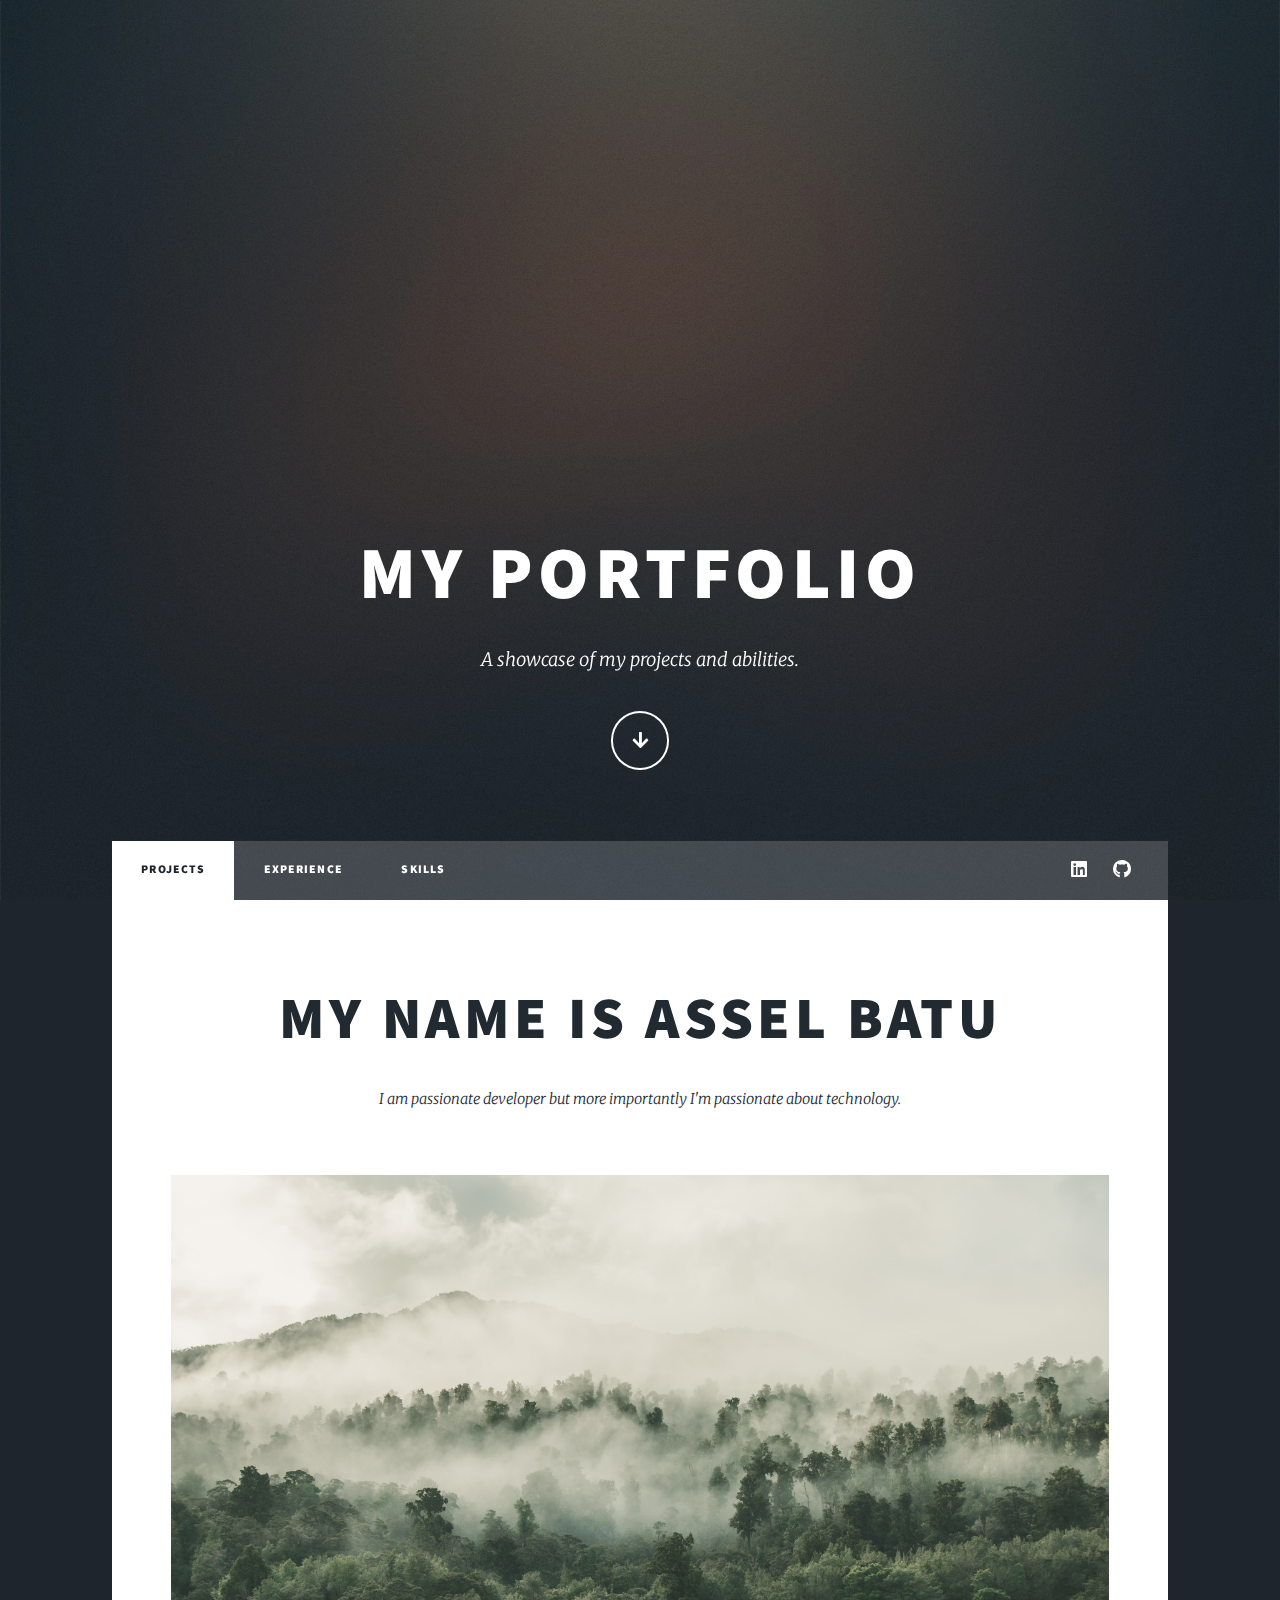
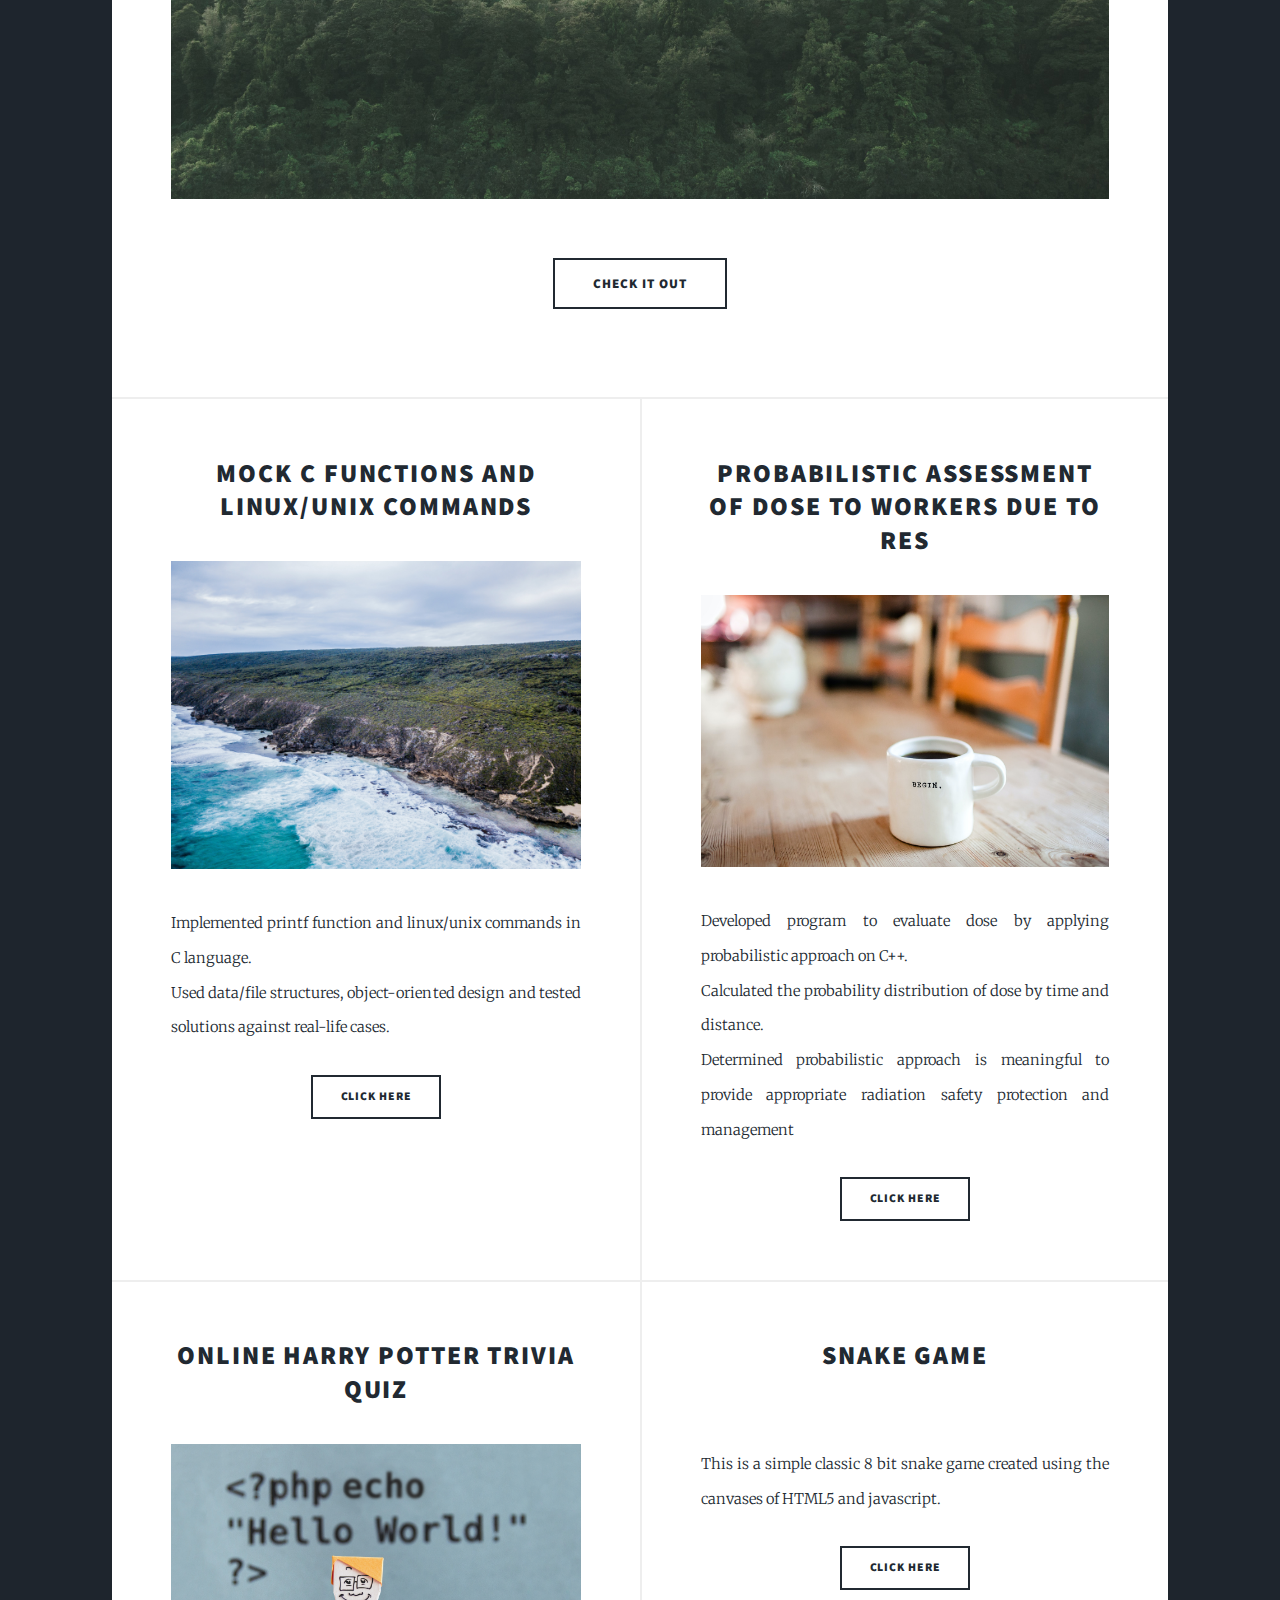
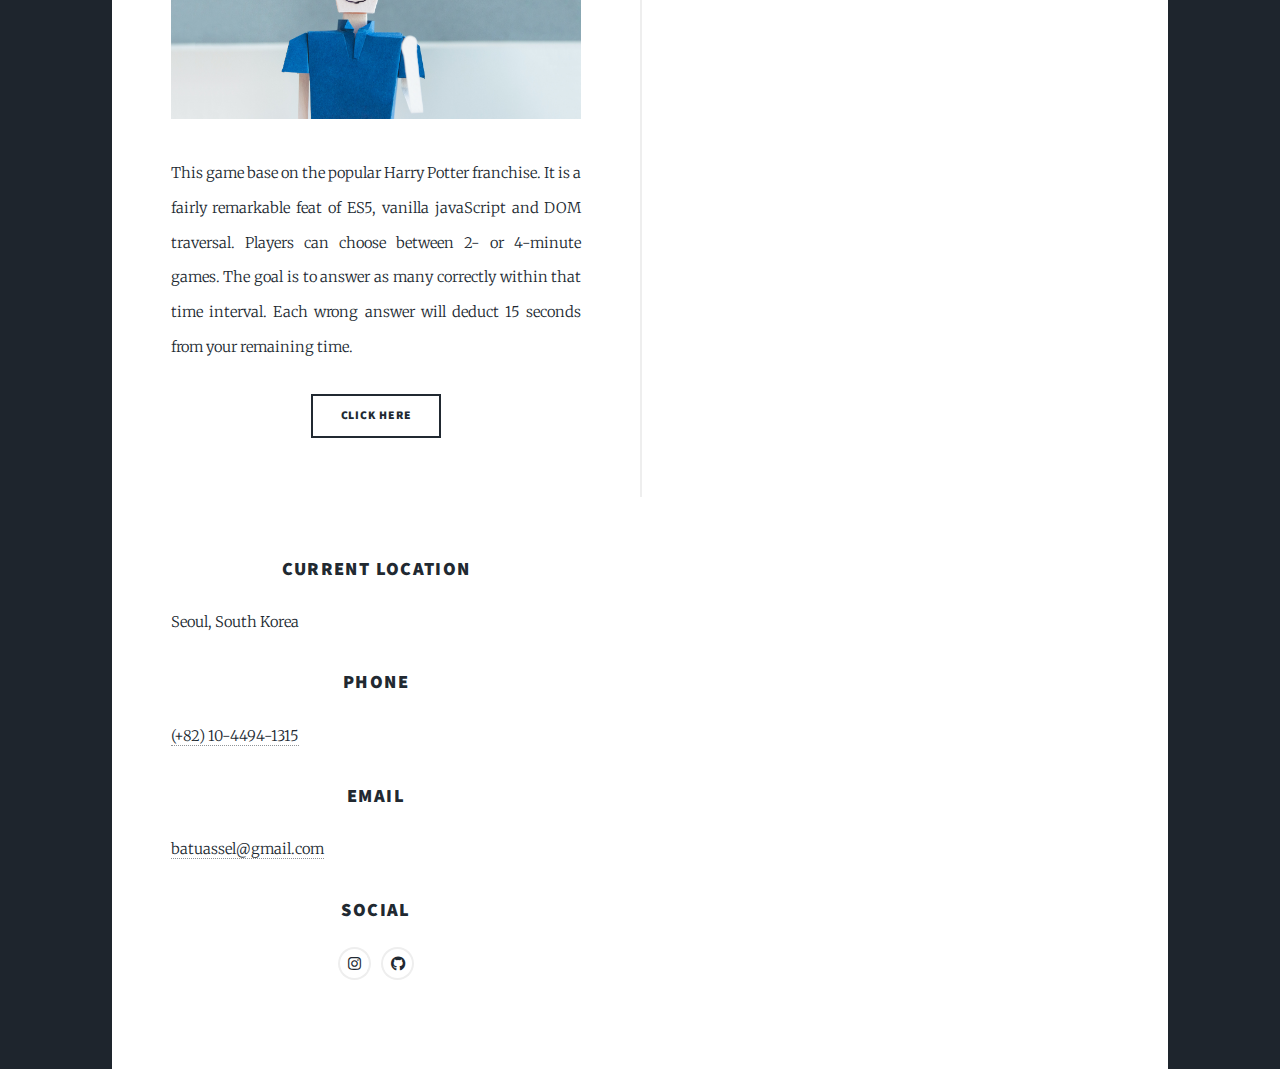
==== commit 436645d3: "Add files via upload" ====
--- a/index.html
+++ b/index.html
@@ -6,7 +6,7 @@
 -->
 <html>
 	<head>
-		<title>Assel's Portfolio</title>
+		<title>Assel's portfolio</title>
 		<meta charset="utf-8" />
 		<meta name="viewport" content="width=device-width, initial-scale=1, user-scalable=no" />
 		<link rel="stylesheet" href="assets/css/main.css" />
@@ -84,24 +84,22 @@
 								</article>
 								<article>
 									<header>
-										<h2><a href="#">Project 2<br />
-										imperdiet lorem</a></h2>
+										<h2><a href="#">Online Harry Potter Trivia Quiz</a></h2>
 									</header>
 									<a href="#" class="image fit"><img src="images/kobu.jpg" alt="" /></a>
-									<p>Donec eget ex magna. Interdum et malesuada fames ac ante ipsum primis in faucibus. Pellentesque venenatis dolor imperdiet dolor mattis sagittis magna etiam.</p>
+									<p>This game base on the popular Harry Potter franchise.  It is a fairly remarkable feat of ES5, vanilla javaScript and DOM traversal. Players can choose between 2- or 4-minute games.  The goal is to answer as many correctly within that time interval.  Each wrong answer will deduct 15 seconds from your remaining time.</p>
 									<ul class="actions special">
-										<li><a href="#" class="button">Full Story</a></li>
+										<li><a href="https://github.com/asselina94/project-2" class="button">Click Here</a></li>
 									</ul>
 								</article>
 								<article>
 									<header>
-										<h2><a href="#">Ante mattis<br />
-										interdum dolor</a></h2>
+										<h2><a href="#">Snake Game</a></h2>
 									</header>
 									<a href="#" class="image fit"><img src="images/hans.jpg" alt="" /></a>
-									<p>Donec eget ex magna. Interdum et malesuada fames ac ante ipsum primis in faucibus. Pellentesque venenatis dolor imperdiet dolor mattis sagittis magna etiam.</p>
+									<p>This is a simple classic 8 bit snake game created using the canvases of HTML5 and javascript.</p>
 									<ul class="actions special">
-										<li><a href="#" class="button">Full Story</a></li>
+										<li><a href="https://github.com/asselina94/project-1" class="button">Click Here</a></li>
 									</ul>
 								</article>
 								
@@ -139,4 +137,4 @@
 			<script src="assets/js/main.js"></script>
 
 	</body>
-</html>
+</html>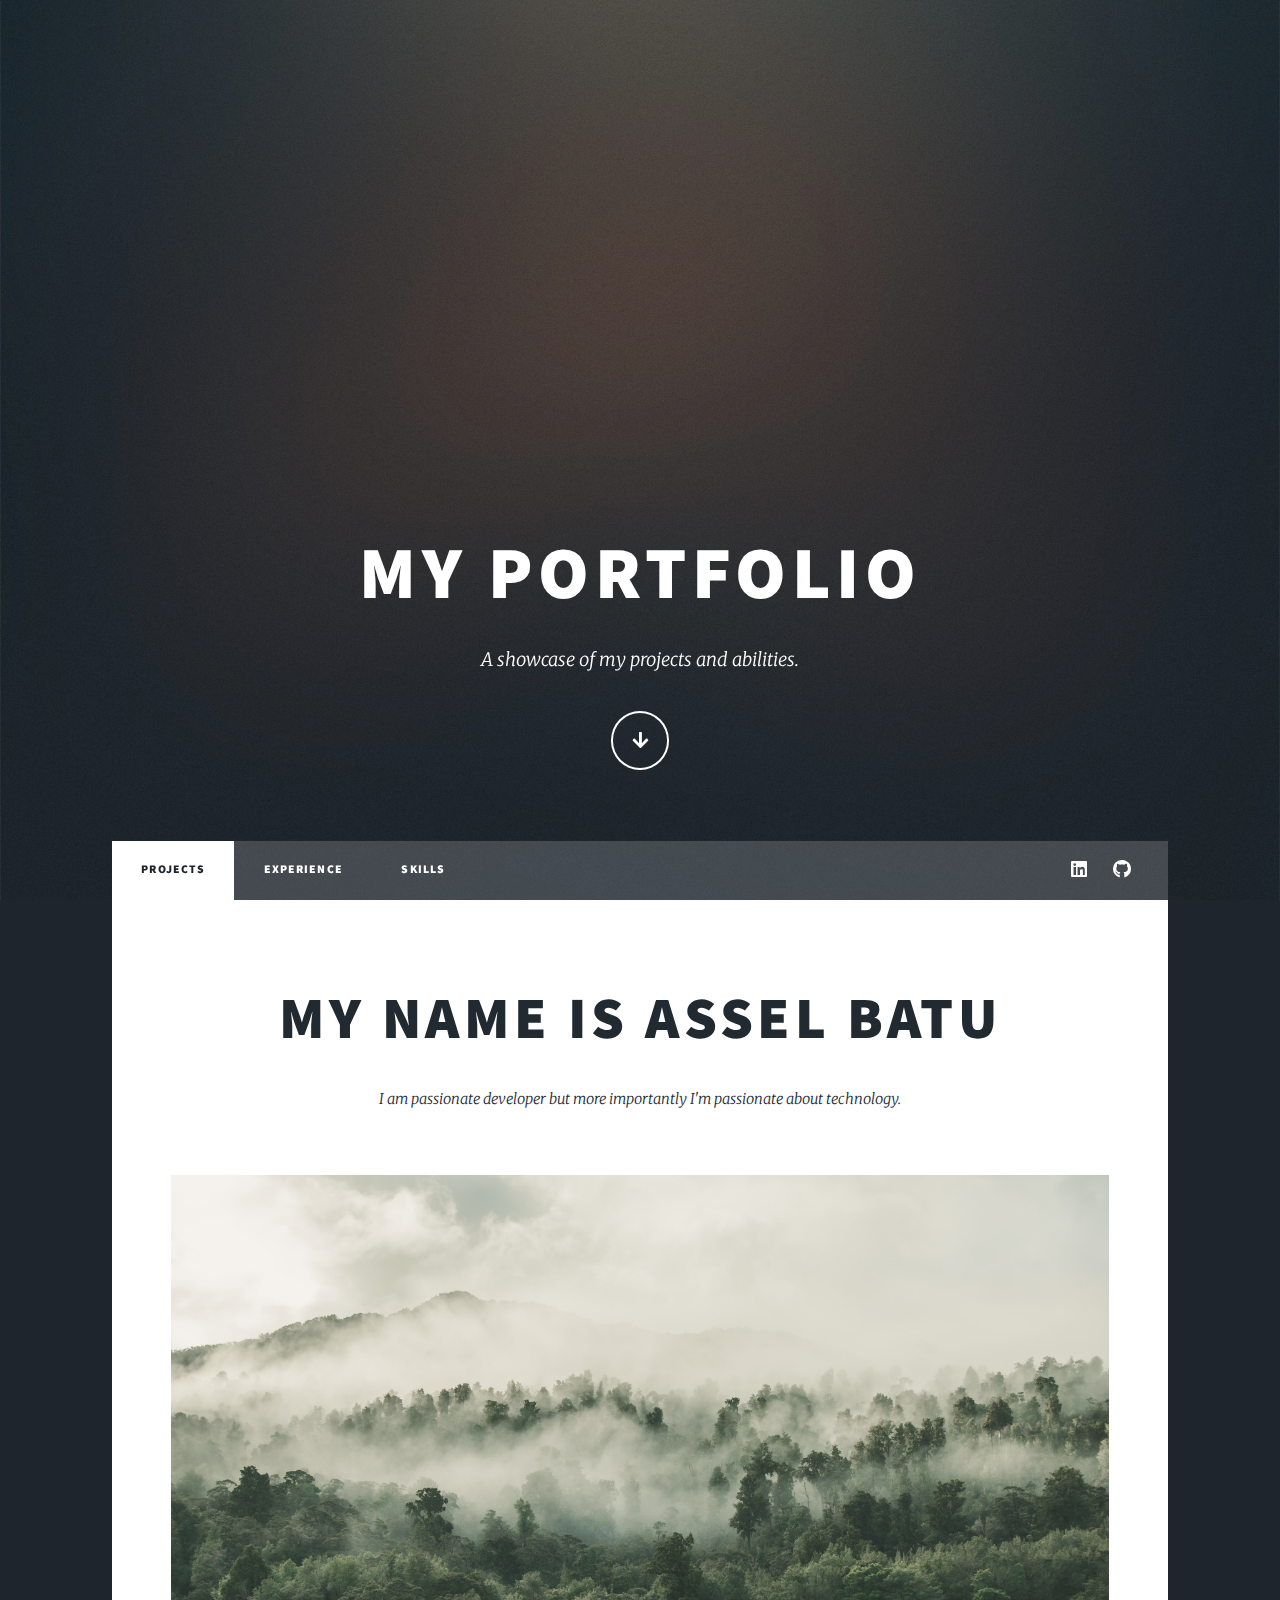
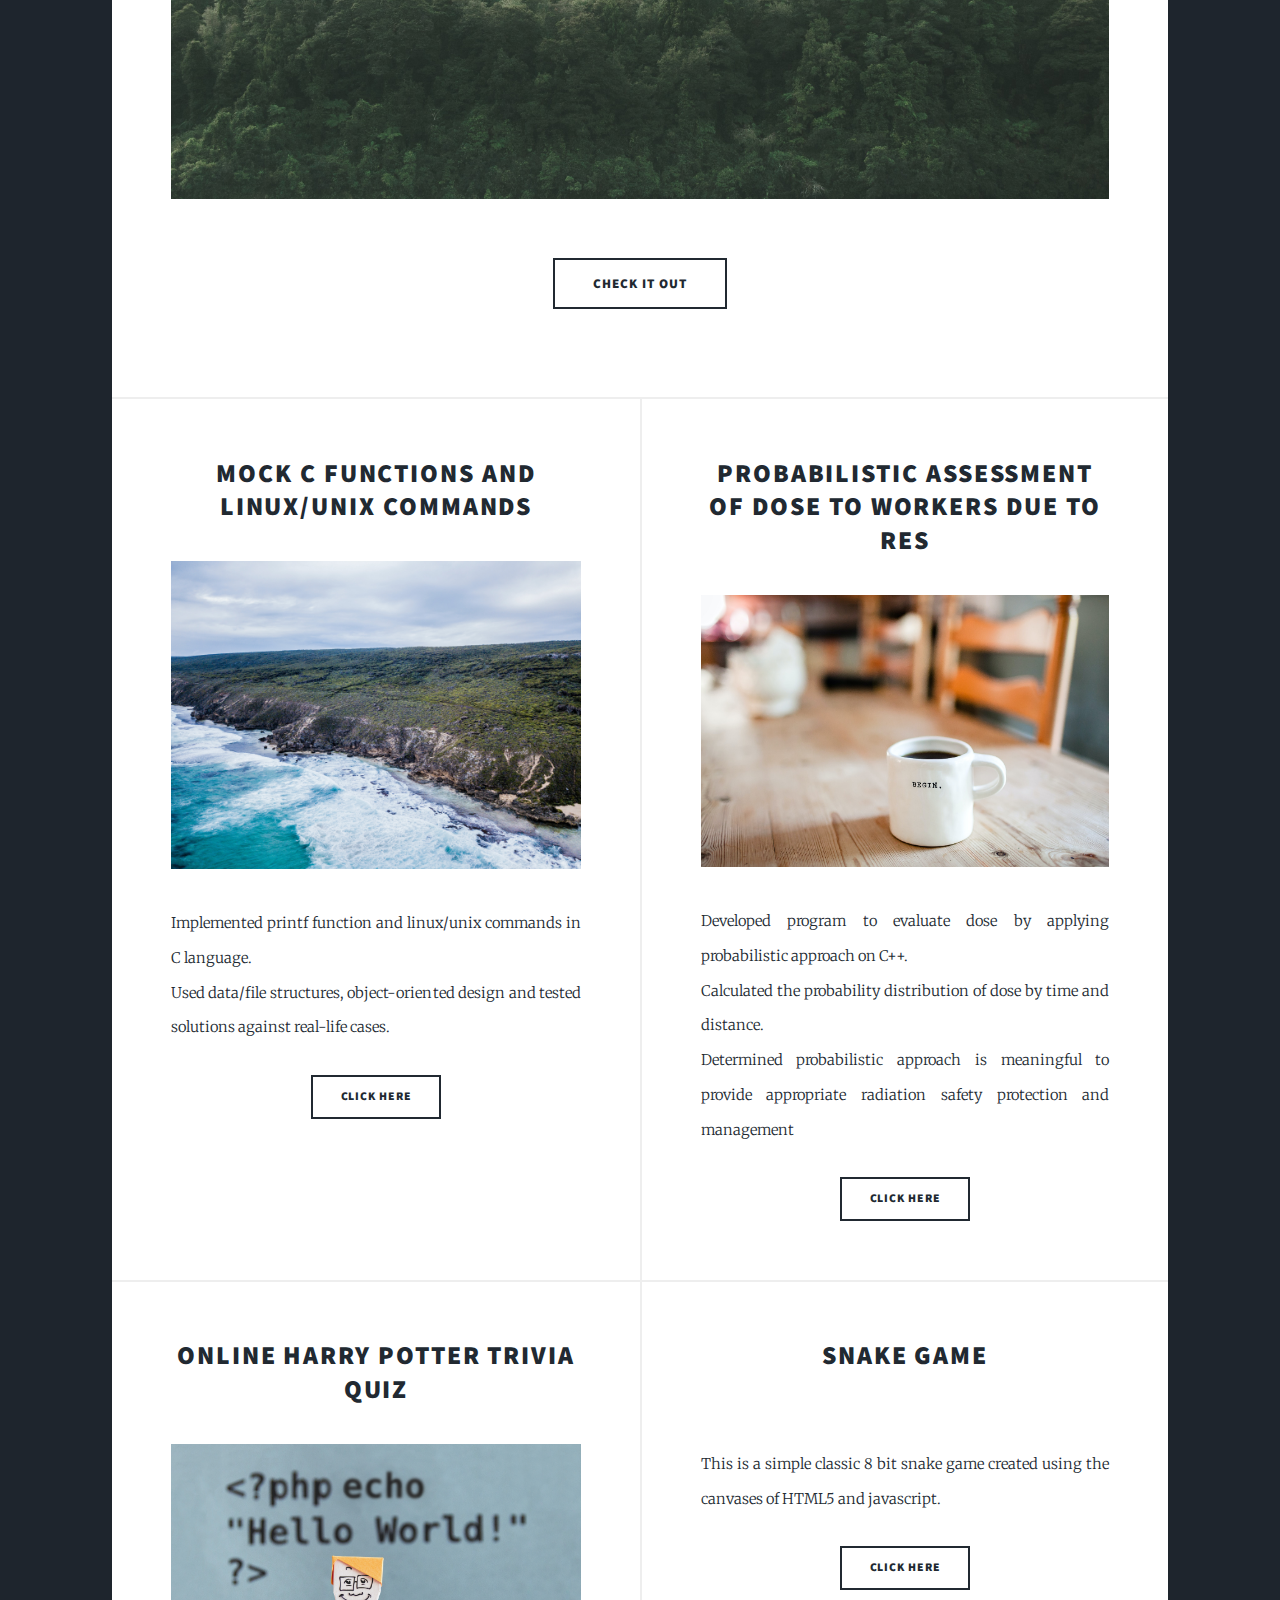
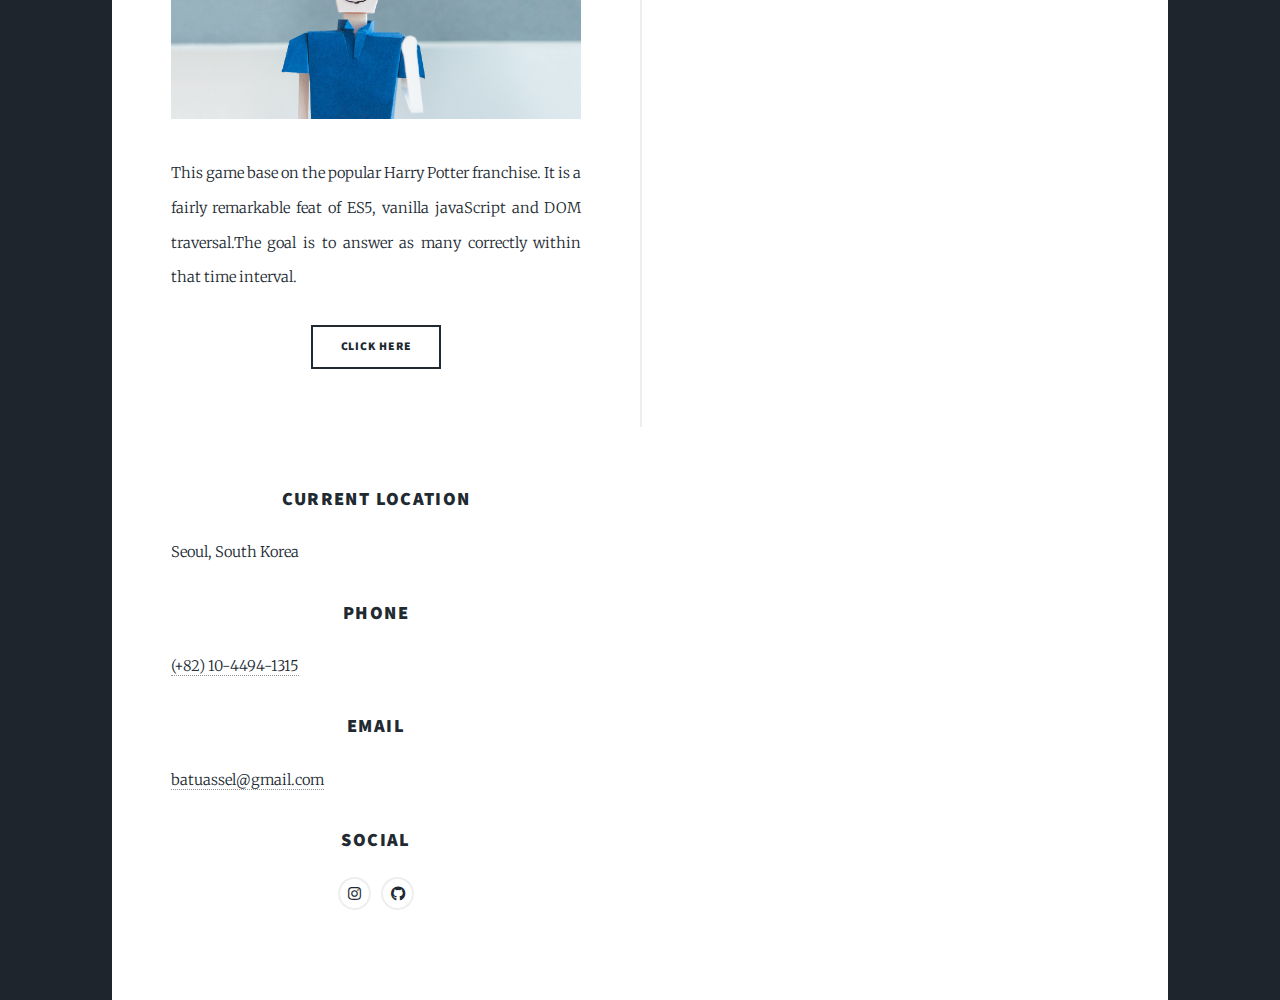
==== commit 1d89bf00: "Update index.html" ====
--- a/index.html
+++ b/index.html
@@ -87,8 +87,8 @@
 										<h2><a href="#">Online Harry Potter Trivia Quiz</a></h2>
 									</header>
 									<a href="#" class="image fit"><img src="images/kobu.jpg" alt="" /></a>
-									<p>This game base on the popular Harry Potter franchise.  It is a fairly remarkable feat of ES5, vanilla javaScript and DOM traversal. Players can choose between 2- or 4-minute games.  The goal is to answer as many correctly within that time interval.  Each wrong answer will deduct 15 seconds from your remaining time.</p>
-									<ul class="actions special">
+									<p>This game base on the popular Harry Potter franchise.  It is a fairly remarkable feat of ES5, vanilla javaScript and DOM traversal.The goal is to answer as many correctly within that time interval.</p>
+									<ul class="actions special"> 
 										<li><a href="https://github.com/asselina94/project-2" class="button">Click Here</a></li>
 									</ul>
 								</article>
@@ -137,4 +137,4 @@
 			<script src="assets/js/main.js"></script>
 
 	</body>
-</html>+</html>
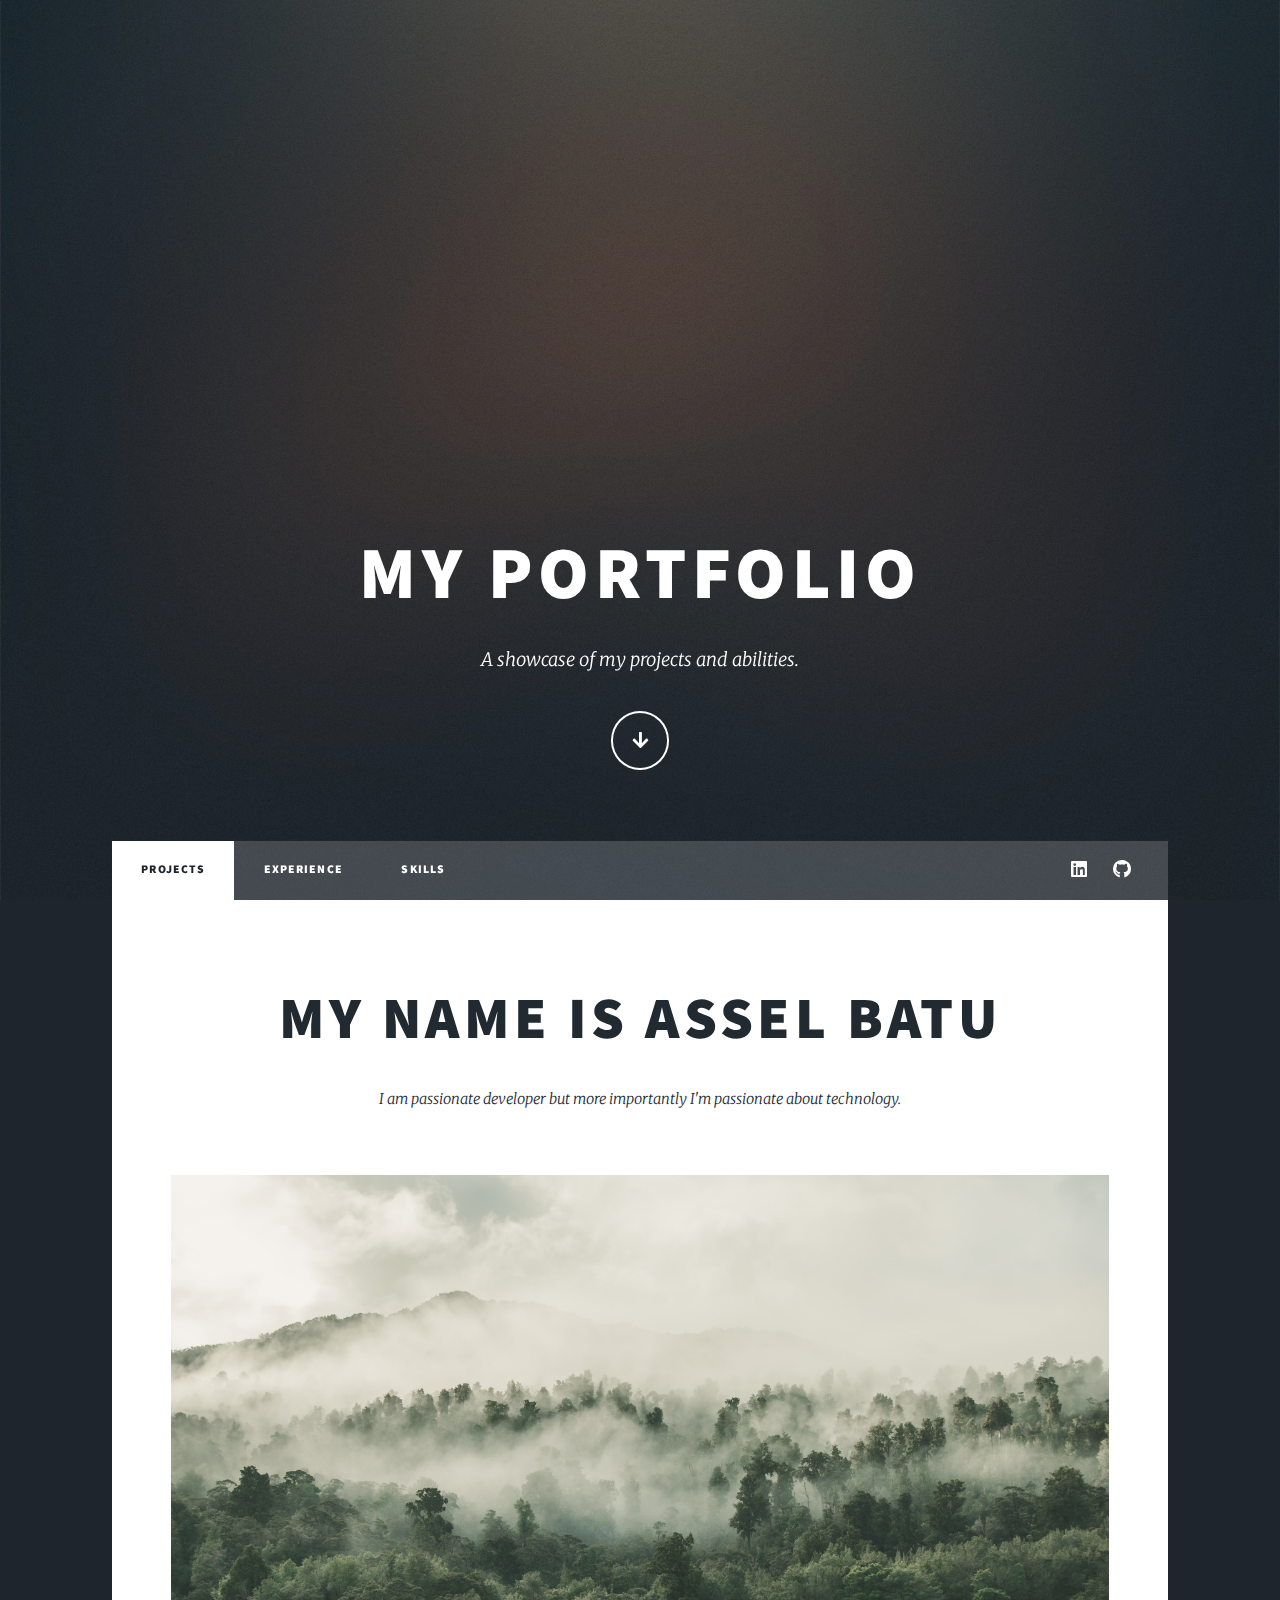
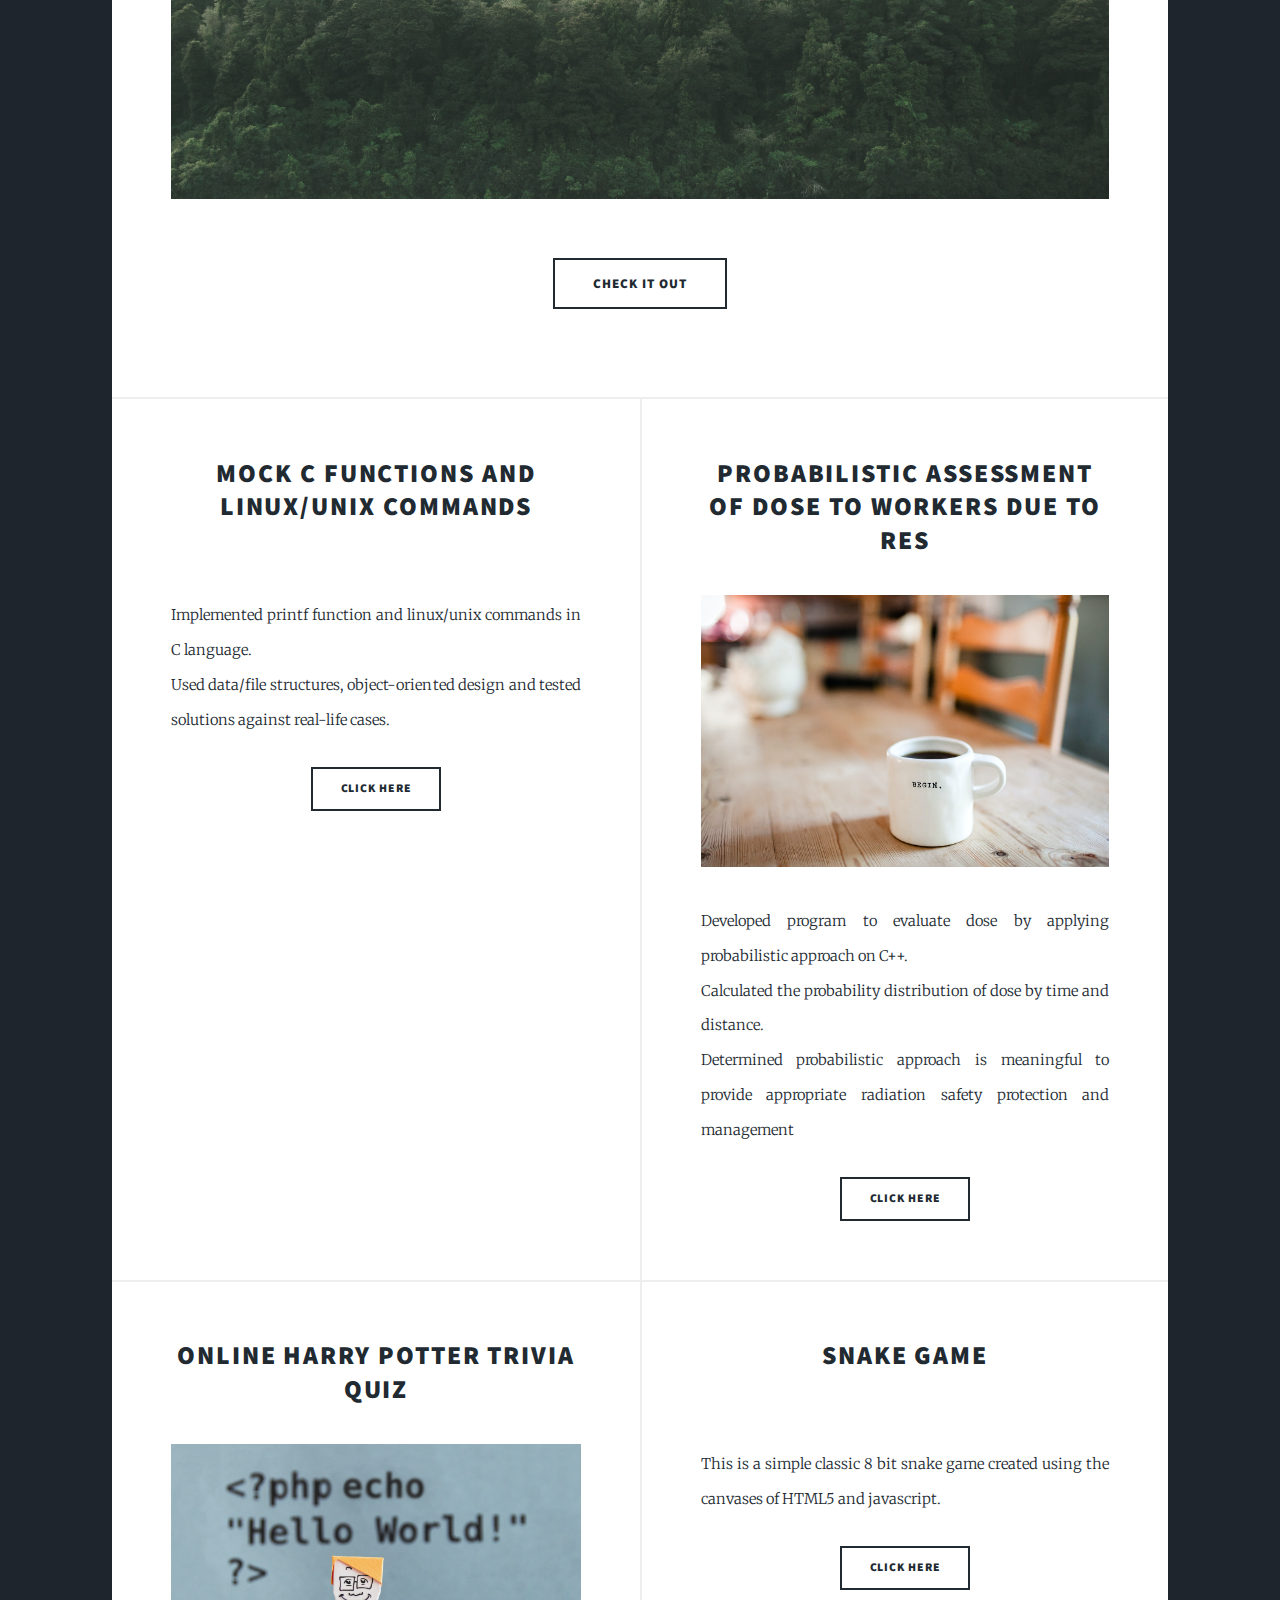
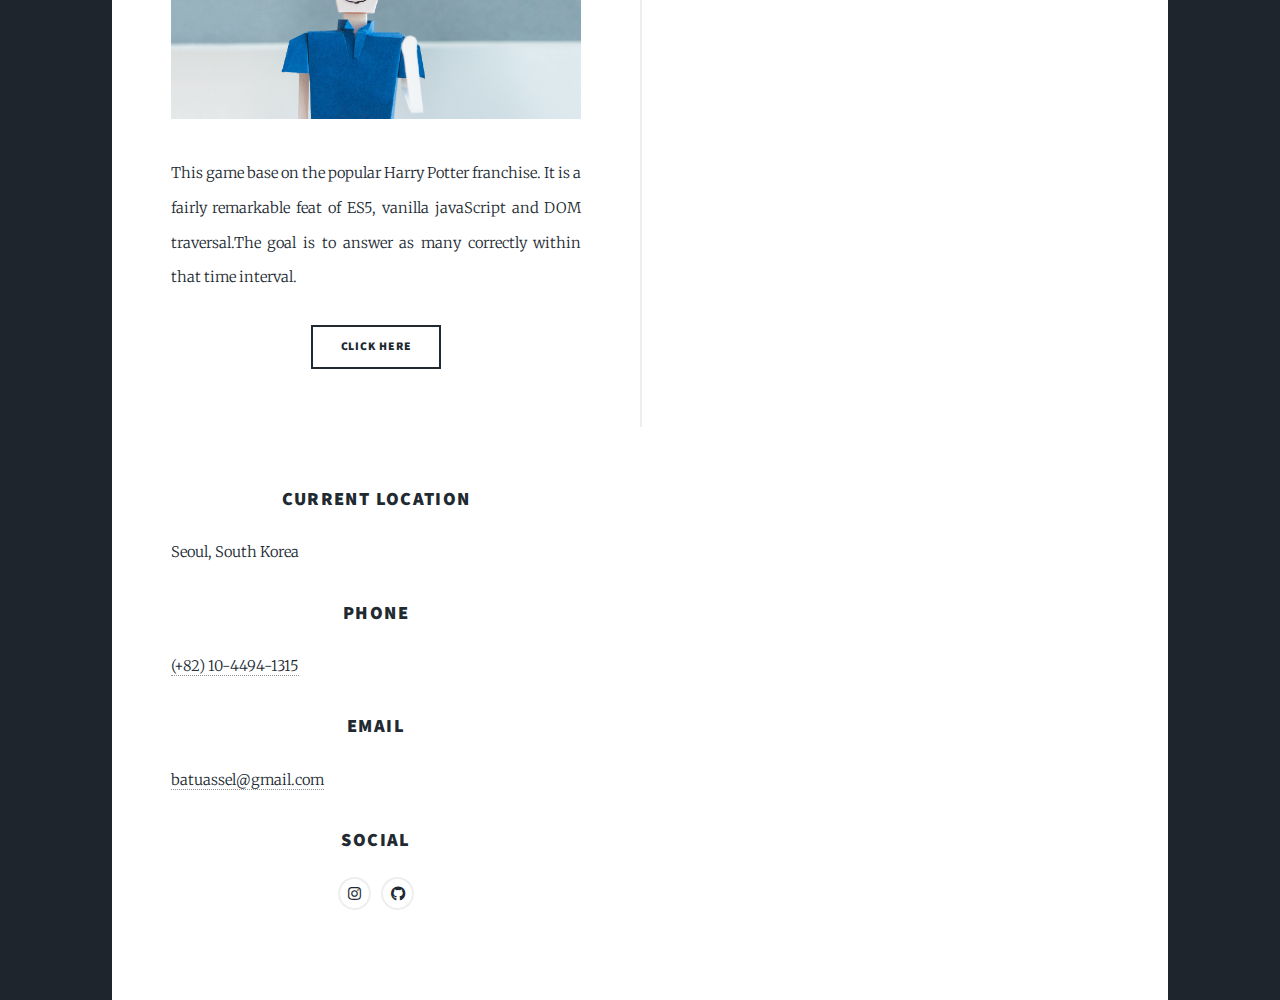
==== commit e8afdc04: "Update index.html" ====
--- a/index.html
+++ b/index.html
@@ -66,7 +66,7 @@
 									<header>
 										<h2><a href="#">Mock C functions and Linux/Unix commands</a></h2>
 									</header>
-									<a href="#" class="image fit"><img src="images/josh.jpg" alt="" /></a>
+									<a href="#" class="image fit"><img src="images/el.jpg" alt="" /></a>
 									<p>Implemented printf function and linux/unix commands in C language. <br>Used data/file structures, object-oriented design and tested solutions against real-life cases.</p>
 									<ul class="actions special">
 										<li><a href="https://github.com/asselina94/QWANT--C" class="button">Click Here</a></li>
